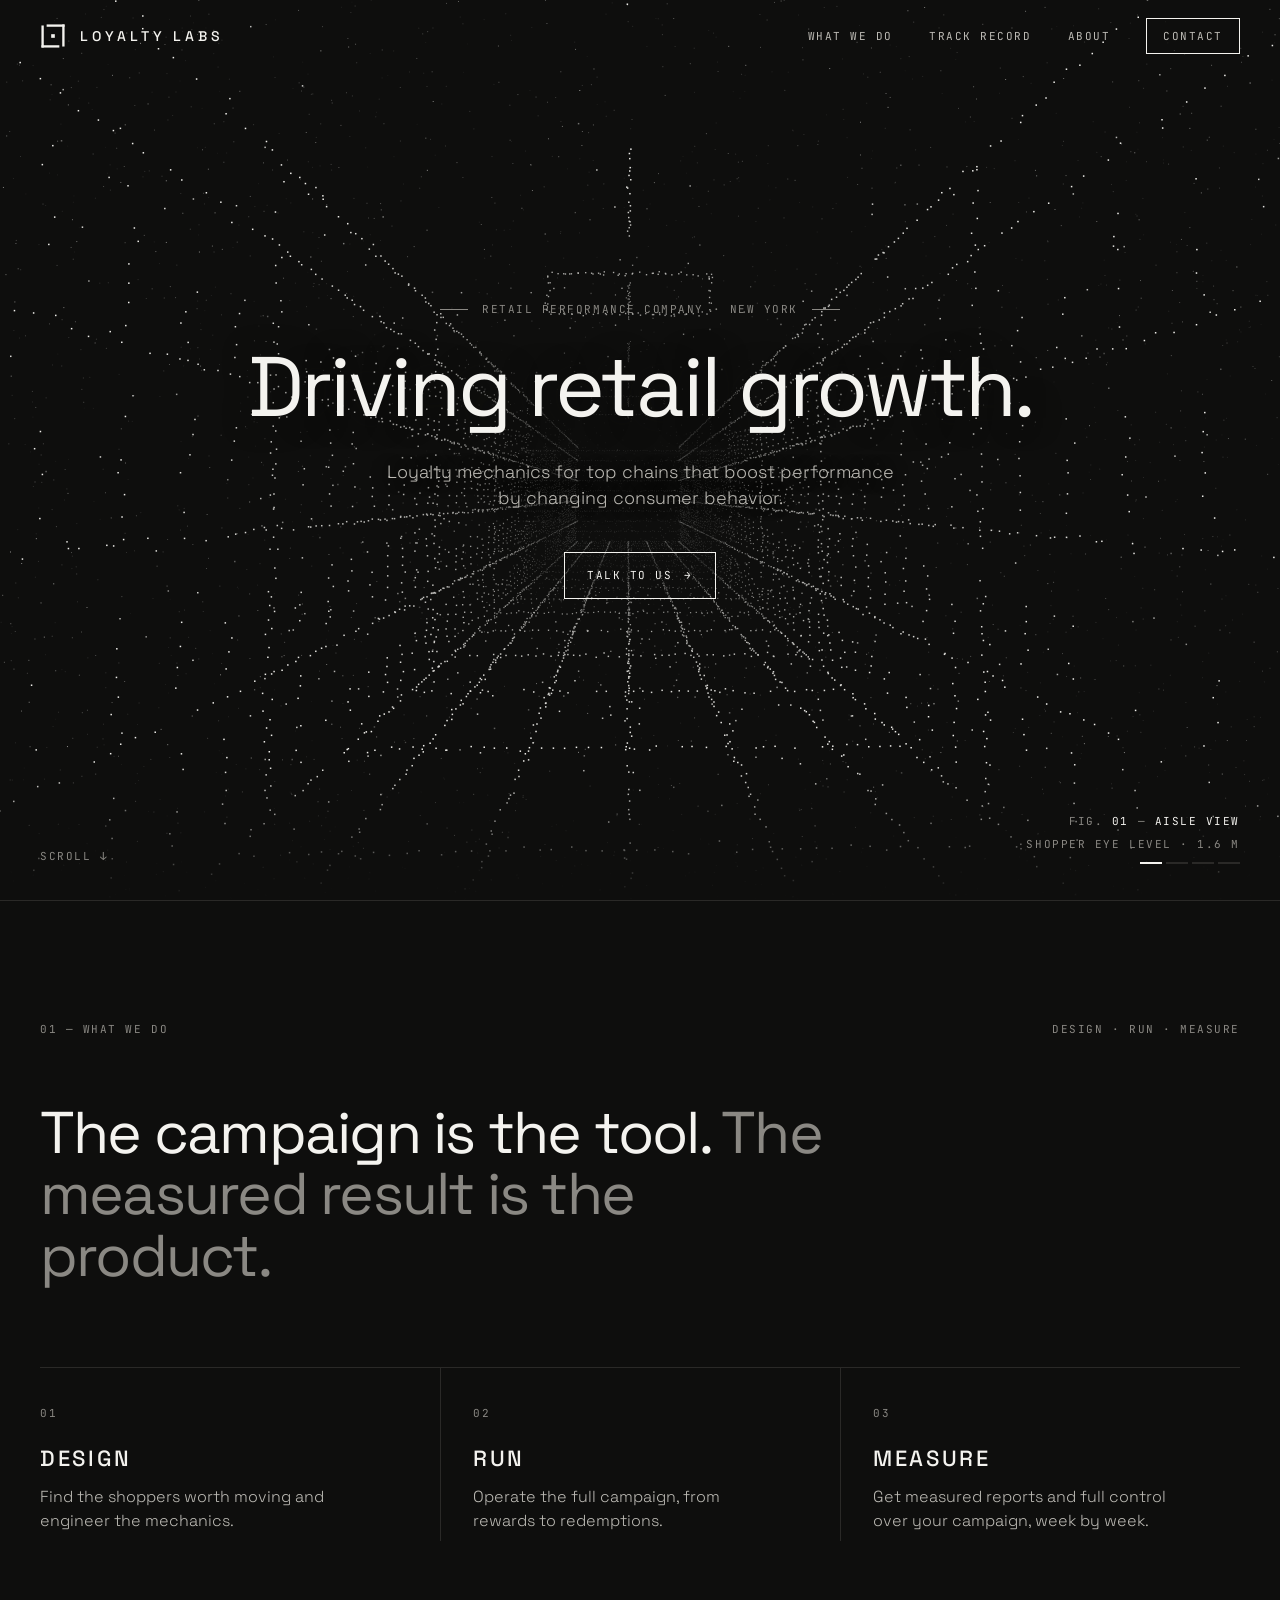
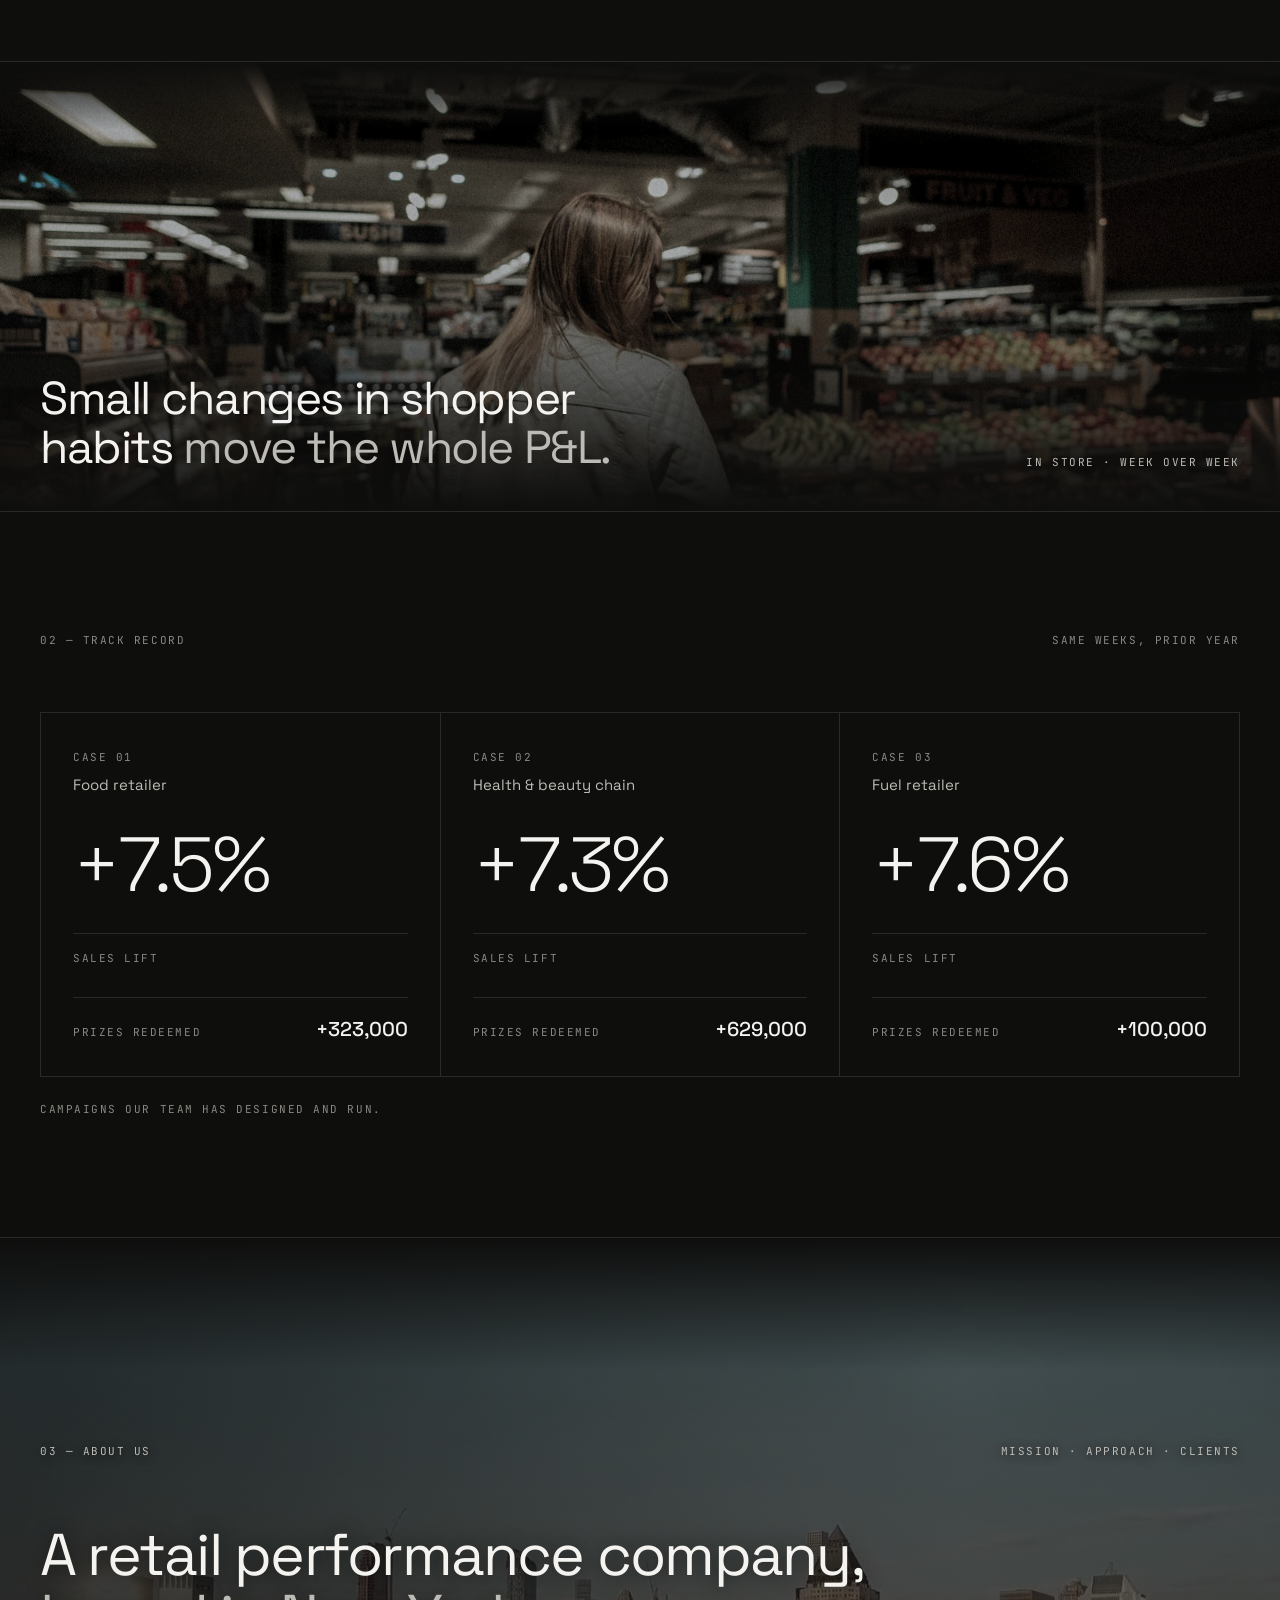
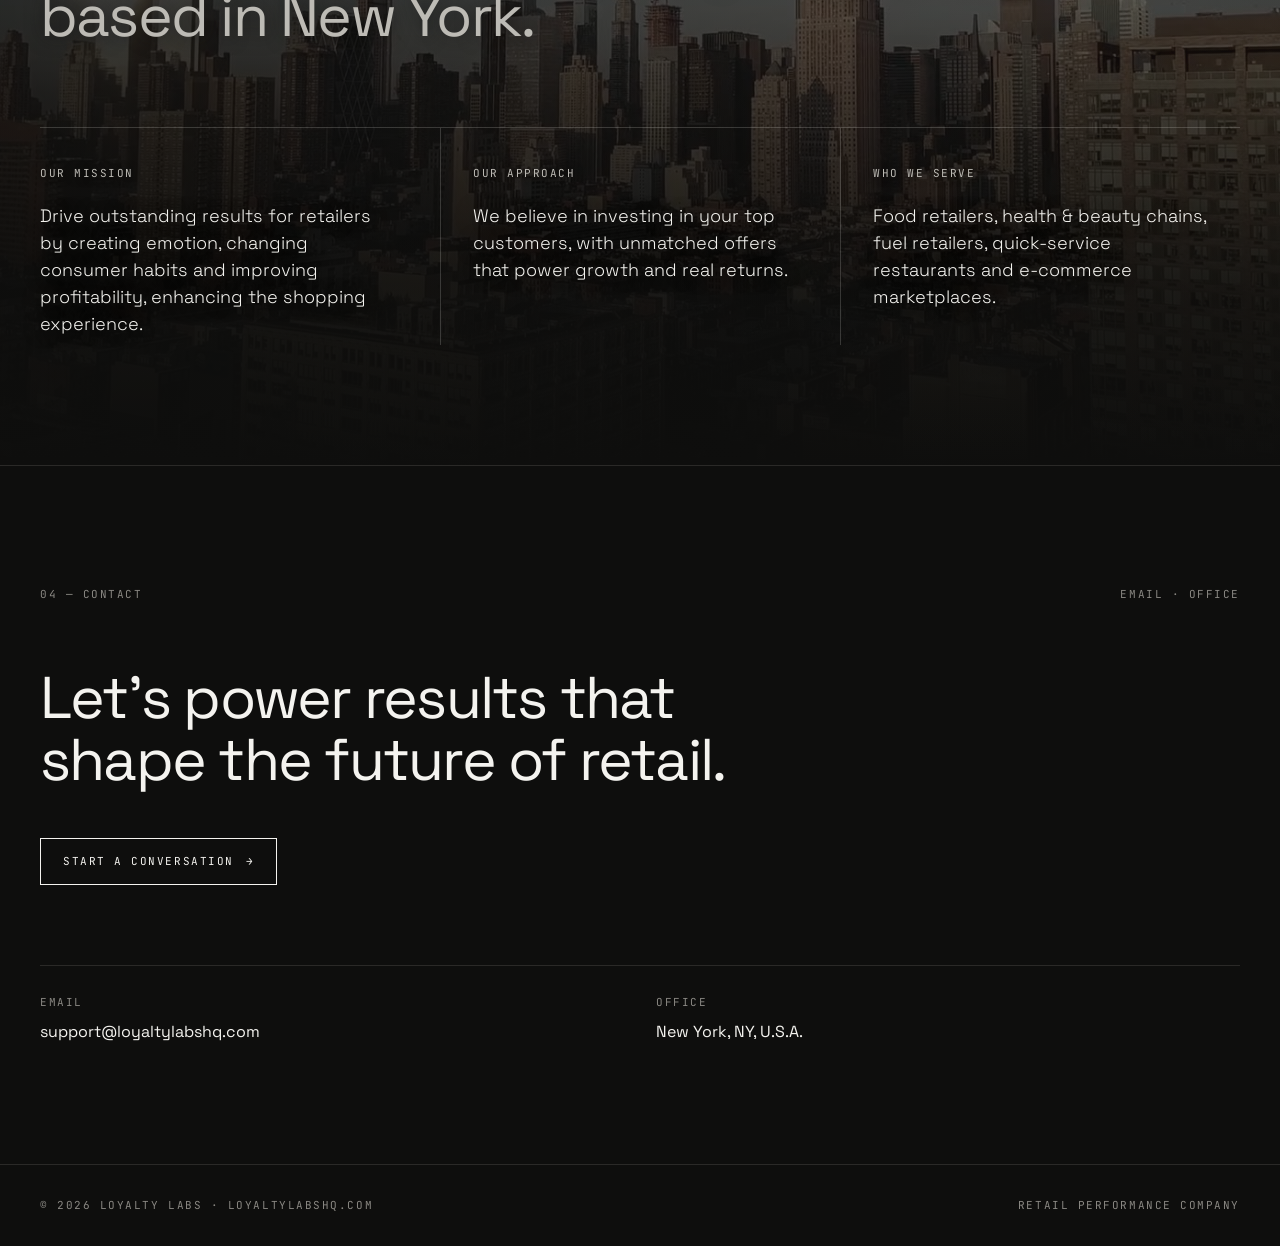
==== index.html @ 468fc078 "About: mission and approach copy, columns without headings Co-Authored-By: Claude Opus 5.5 <noreply@" ====
<!DOCTYPE html>
<html lang="en">
<head>
<meta charset="UTF-8">
<meta name="viewport" content="width=device-width, initial-scale=1">
<title>Loyalty Labs | Loyalty Mechanics for Top Retail Chains · New York</title>
<meta name="description" content="Loyalty Labs (loyaltylabshq.com) designs, runs and measures loyalty mechanics for top retail chains in New York and the U.S., driving growth by changing consumer behavior.">
<link rel="icon" href="data:image/svg+xml,%3Csvg xmlns='http://www.w3.org/2000/svg' viewBox='0 0 600 600'%3E%3Crect width='600' height='600' fill='%230E0E0D'/%3E%3Cg fill='%23F4F3EF'%3E%3Crect x='33' y='57' width='54' height='510'/%3E%3Crect x='33' y='513' width='413' height='54'/%3E%3Crect x='153' y='33' width='414' height='54'/%3E%3Crect x='513' y='33' width='54' height='510'/%3E%3Crect x='258' y='258' width='84' height='84'/%3E%3C/g%3E%3C/svg%3E">
<link rel="canonical" href="https://loyaltylabshq.com/">
<link rel="apple-touch-icon" href="/assets/apple-touch-icon.png">
<meta name="theme-color" content="#0e0e0d">
<meta property="og:type" content="website">
<meta property="og:site_name" content="Loyalty Labs">
<meta property="og:title" content="Loyalty Labs — Driving retail growth">
<meta property="og:description" content="Loyalty mechanics for top chains that boost performance by changing consumer behavior.">
<meta property="og:url" content="https://loyaltylabshq.com/">
<meta property="og:image" content="https://loyaltylabshq.com/assets/og-image.jpg">
<meta property="og:image:width" content="1200">
<meta property="og:image:height" content="630">
<meta name="twitter:card" content="summary_large_image">
<meta name="twitter:title" content="Loyalty Labs — Driving retail growth">
<meta name="twitter:description" content="Loyalty mechanics for top chains that boost performance by changing consumer behavior.">
<meta name="twitter:image" content="https://loyaltylabshq.com/assets/og-image.jpg">
<script type="application/ld+json">
{
  "@context": "https://schema.org",
  "@type": "Organization",
  "name": "Loyalty Labs",
  "alternateName": ["Loyalty Labs HQ", "LoyaltyLabsHQ"],
  "url": "https://loyaltylabshq.com/",
  "logo": "https://loyaltylabshq.com/assets/logo-512.png",
  "description": "Loyalty Labs (loyaltylabshq.com) designs, runs and measures loyalty mechanics for top retail chains in New York and the U.S., driving growth by changing consumer behavior.",
  "email": "support@loyaltylabshq.com",
  "address": { "@type": "PostalAddress", "addressLocality": "New York", "addressRegion": "NY", "addressCountry": "US" },
  "areaServed": "US",
  "sameAs": [
    "https://www.linkedin.com/company/loyalty-labs-hq/",
    "https://www.crunchbase.com/organization/loyalty-labs"
  ],
  "knowsAbout": ["Retail loyalty programs", "Loyalty mechanics", "Collection campaigns", "Retail performance marketing"]
}
</script>
<link rel="preconnect" href="https://fonts.googleapis.com">
<link rel="preconnect" href="https://fonts.gstatic.com" crossorigin>
<link href="https://fonts.googleapis.com/css2?family=Space+Grotesk:wght@300;400;500;600&family=JetBrains+Mono:wght@400;500&display=swap" rel="stylesheet">
<style>
  :root {
    --bg: #0e0e0d;
    --bg-2: #151514;
    --fg: #f4f3ef;
    --fg-2: #bdbbb5;
    --muted: #8a8883;
    --line: #2a2927;
    --max: 1280px;
  }
  * { box-sizing: border-box; margin: 0; padding: 0; }
  html { scroll-behavior: smooth; }
  body { background: var(--bg); color: var(--fg); font-family: "Space Grotesk", system-ui, sans-serif; -webkit-font-smoothing: antialiased; line-height: 1.5; }
  a { color: inherit; text-decoration: none; }
  .wrap { max-width: var(--max); margin: 0 auto; padding: 0 40px; }
  .mono { font-family: "JetBrains Mono", ui-monospace, monospace; font-size: 11px; letter-spacing: .14em; text-transform: uppercase; }

  /* Header */
  header { position: fixed; inset: 0 0 auto; z-index: 10; border-bottom: 1px solid transparent; transition: background .3s, border-color .3s; }
  header.solid { background: rgba(14,14,13,.85); backdrop-filter: blur(10px); border-color: var(--line); }
  nav { height: 72px; display: flex; align-items: center; justify-content: space-between; }
  .brand { display: flex; align-items: center; gap: 14px; font-weight: 500; letter-spacing: .28em; font-size: 14px; }
  .brand svg { width: 26px; height: 26px; }
  .nav-links { display: flex; gap: 36px; align-items: center; }
  .nav-links a { color: var(--fg-2); transition: color .2s; }
  .nav-links a:hover { color: var(--fg); }
  .btn { display: inline-flex; align-items: center; gap: 12px; border: 1px solid var(--fg); padding: 14px 22px; transition: background .2s, color .2s; }
  .btn:hover { background: var(--fg); color: var(--bg); }
  .btn.small { padding: 9px 16px; }
  .btn .arr { transition: transform .2s; }
  .btn:hover .arr { transform: translateX(4px); }

  /* Hero */
  .hero { position: relative; height: 100vh; min-height: 640px; overflow: hidden; }
  #field { position: absolute; inset: 0; width: 100%; height: 100%; display: block; }
  .hero::after { content: ""; position: absolute; inset: 0; pointer-events: none;
    background: radial-gradient(ellipse 42% 34% at 50% 50%, rgba(14,14,13,.55) 0%, rgba(14,14,13,.25) 55%, rgba(14,14,13,0) 100%),
                linear-gradient(0deg, var(--bg) 0%, rgba(14,14,13,0) 16%); }
  .hero-content { position: relative; z-index: 2; height: 100%; display: flex; flex-direction: column; justify-content: center; align-items: center; text-align: center; pointer-events: none; }
  .hero-content a { pointer-events: auto; }
  .hero h1 { font-weight: 400; font-size: clamp(44px, 6.6vw, 96px); line-height: .98; letter-spacing: -.035em; max-width: 13em; text-shadow: 0 2px 30px rgba(14,14,13,.8); }
  .hero h1 span { color: var(--muted); }
  .hero p { color: var(--fg-2); font-size: clamp(16px, 1.4vw, 19px); max-width: 520px; margin: 30px auto 40px; font-weight: 300; text-shadow: 0 1px 16px rgba(14,14,13,.9); }
  .hero .kicker { color: var(--muted); margin-bottom: 28px; display: flex; gap: 14px; align-items: center; }
  .hero .kicker::before, .hero .kicker::after { content: ""; width: 28px; height: 1px; background: var(--muted); }
  .readout { position: absolute; z-index: 2; right: 40px; bottom: 36px; text-align: right; color: var(--muted); display: grid; gap: 6px; }
  .readout b { color: var(--fg); font-weight: 400; }
  .readout .bar { display: flex; gap: 4px; justify-content: flex-end; margin-top: 4px; }
  .readout .bar i { width: 22px; height: 2px; background: var(--line); transition: background .4s; }
  .readout .bar i.on { background: var(--fg); }
  .scroll-cue { position: absolute; z-index: 2; left: 40px; bottom: 36px; color: var(--muted); }

  /* Sections */
  section { border-top: 1px solid var(--line); padding: 120px 0; }
  .sec-label { display: flex; justify-content: space-between; color: var(--muted); margin-bottom: 64px; }
  .statement { font-size: clamp(34px, 4.6vw, 64px); font-weight: 400; letter-spacing: -.03em; line-height: 1.05; max-width: 14em; }
  .statement span { color: var(--muted); }

  .grid3 { display: grid; grid-template-columns: repeat(3, 1fr); margin-top: 80px; border-top: 1px solid var(--line); }
  .cell { padding: 32px 32px 8px 0; }
  .cell + .cell { border-left: 1px solid var(--line); padding-left: 32px; }
  .cell .mono { color: var(--muted); }
  .cell h3 { font-weight: 500; font-size: 22px; letter-spacing: .12em; margin: 18px 0 10px; }
  .cell p { color: var(--fg-2); font-weight: 300; max-width: 300px; }

  /* Full-bleed photo band */
  .photo { position: relative; height: 50vh; min-height: 320px; max-height: 520px; overflow: hidden; border-top: 1px solid var(--line); }
  .photo img { position: absolute; left: 0; top: -12%; width: 100%; height: 124%; object-fit: cover; object-position: 50% 45%;
    filter: grayscale(.45) contrast(1.05) brightness(.78); will-change: transform; }
  .photo::after { content: ""; position: absolute; inset: 0; pointer-events: none;
    background: linear-gradient(180deg, var(--bg) 0%, rgba(14,14,13,0) 15%, rgba(14,14,13,0) 45%, rgba(14,14,13,.85) 92%, var(--bg) 100%); }
  .photo .cap { position: absolute; z-index: 1; left: 0; right: 0; bottom: 40px; }
  .photo .cap .wrap { display: flex; justify-content: space-between; align-items: flex-end; gap: 30px; flex-wrap: wrap; }
  .photo .cap h2 { font-weight: 400; font-size: clamp(28px, 3.6vw, 48px); letter-spacing: -.03em; line-height: 1.05; max-width: 13em; }
  .photo .cap h2 span { color: var(--fg-2); }
  .photo .cap .mono { color: var(--fg-2); }

  /* About: full-bleed background video */
  #about { position: relative; overflow: hidden; min-height: 92vh; display: flex; align-items: flex-end; }
  #about > .wrap { position: relative; z-index: 2; width: 100%; }
  .about-video { position: absolute; inset: 0; z-index: 0; background: #000 url('assets/video/poster.jpg') center / cover no-repeat; }
  .about-video video { width: 100%; height: 100%; object-fit: cover; display: block; opacity: 0; transition: opacity 1.2s ease; }
  .about-video video.on { opacity: 1; }
  .about-video::after { content: ""; position: absolute; inset: 0;
    background: linear-gradient(90deg, rgba(14,14,13,.55) 0%, rgba(14,14,13,.2) 75%),
                linear-gradient(180deg, var(--bg) 0%, rgba(14,14,13,.45) 16%, rgba(14,14,13,.55) 45%, rgba(14,14,13,.9) 78%, var(--bg) 100%); }
  #about .statement, #about .cell p, #about .cell h3 { text-shadow: 0 1px 18px rgba(14,14,13,.7); }
  #about .statement span { color: var(--fg-2); }
  #about .sec-label, #about .cell .mono { color: var(--fg-2); text-shadow: 0 1px 10px rgba(14,14,13,.8); }
  #about .cell p { margin-top: 18px; font-size: 18px; line-height: 1.5; color: var(--fg); max-width: 340px; }
  #about .grid3 { border-top-color: rgba(244,243,239,.18); }
  #about .cell + .cell { border-left-color: rgba(244,243,239,.18); }

  .cases { display: grid; grid-template-columns: repeat(3, 1fr); gap: 1px; background: var(--line); border: 1px solid var(--line); }
  .case { background: var(--bg); padding: 36px 32px 32px; display: grid; gap: 30px; }
  .case .mono { color: var(--muted); }
  .case .where { color: var(--fg-2); font-size: 15px; margin-top: 8px; }
  .case .n { font-size: clamp(54px, 6vw, 84px); font-weight: 300; letter-spacing: -.04em; line-height: 1; }
  .case .row { display: flex; justify-content: space-between; align-items: baseline; border-top: 1px solid var(--line); padding-top: 16px; }
  .case .row b { font-weight: 500; font-size: 20px; }
  .note { color: var(--muted); margin-top: 24px; }

  .contact { text-align: left; }
  .contact .statement { max-width: 12em; margin-bottom: 48px; }
  .contact-grid { display: grid; grid-template-columns: repeat(2, 1fr); gap: 32px; margin-top: 80px; border-top: 1px solid var(--line); padding-top: 28px; }
  .contact-grid .mono { color: var(--muted); display: block; margin-bottom: 10px; }
  .contact-grid a:hover { color: var(--fg-2); }

  footer { border-top: 1px solid var(--line); padding: 32px 0; color: var(--muted); }
  footer .wrap { display: flex; justify-content: space-between; gap: 20px; flex-wrap: wrap; }

  .reveal { opacity: 0; transform: translateY(20px); transition: opacity .9s ease, transform .9s ease; }
  .reveal.in { opacity: 1; transform: none; }

  @media (max-width: 900px) {
    .wrap { padding: 0 20px; }
    .nav-links a:not(.btn) { display: none; }
    .hero::after { background: radial-gradient(ellipse 80% 40% at 50% 50%, rgba(14,14,13,.75) 0%, rgba(14,14,13,0) 100%), linear-gradient(0deg, var(--bg) 0%, rgba(14,14,13,0) 16%); }
    .hero .kicker::before, .hero .kicker::after { display: none; }
    .readout { right: 20px; bottom: 24px; }
    .scroll-cue { display: none; }
    section { padding: 80px 0; }
    .grid3, .cases, .contact-grid { grid-template-columns: 1fr; }
    .cell, .cell + .cell { border-left: 0; padding: 28px 0; border-bottom: 1px solid var(--line); }
  }
  @media (prefers-reduced-motion: reduce) { .reveal { opacity: 1; transform: none; transition: none; } }
</style>
</head>
<body>

<header id="hdr">
  <nav class="wrap">
    <a href="#" class="brand" aria-label="Loyalty Labs home">
      <svg viewBox="0 0 600 600" aria-hidden="true"><g fill="#F4F3EF"><rect x="33" y="57" width="54" height="510"/><rect x="33" y="513" width="413" height="54"/><rect x="153" y="33" width="414" height="54"/><rect x="513" y="33" width="54" height="510"/><rect x="258" y="258" width="84" height="84"/></g></svg>
      LOYALTY LABS
    </a>
    <div class="nav-links mono">
      <a href="#what">What we do</a>
      <a href="#results">Track record</a>
      <a href="#about">About</a>
      <a href="#contact" class="btn small">Contact</a>
    </div>
  </nav>
</header>

<main>
  <div class="hero">
    <canvas id="field" aria-hidden="true"></canvas>
    <div class="wrap hero-content">
      <div class="mono kicker">Retail performance company · New York</div>
      <h1>Driving retail growth.</h1>
      <p>Loyalty mechanics for top chains that boost performance by changing consumer behavior.</p>
      <div><a href="#contact" class="btn mono">Talk to us <span class="arr">→</span></a></div>
    </div>
    <div class="readout mono" aria-hidden="true">
      <div>FIG. <b id="figNum">01</b> — <b id="figName">Aisle view</b></div>
      <div id="figMeta">Shopper eye level · 1.6 m</div>
      <div class="bar"><i class="on"></i><i></i><i></i><i></i></div>
    </div>
    <div class="scroll-cue mono">Scroll ↓</div>
  </div>

  <section id="what">
    <div class="wrap">
      <div class="sec-label mono reveal"><span>01 — What we do</span><span>Design · Run · Measure</span></div>
      <h2 class="statement reveal">The campaign is the tool. <span>The measured result is the product.</span></h2>
      <div class="grid3 reveal">
        <div class="cell"><span class="mono">01</span><h3>DESIGN</h3><p>Find the shoppers worth moving and engineer the mechanics.</p></div>
        <div class="cell"><span class="mono">02</span><h3>RUN</h3><p>Operate the full campaign, from rewards to redemptions.</p></div>
        <div class="cell"><span class="mono">03</span><h3>MEASURE</h3><p>Get measured reports and full control over your campaign, week by week.</p></div>
      </div>
    </div>
  </section>

  <div class="photo" aria-label="A shopper walking through a supermarket aisle">
    <picture>
      <source media="(max-width: 900px)" srcset="assets/aisle-1200.jpg">
      <img src="assets/aisle-2400.jpg" alt="A shopper walking through a supermarket aisle" loading="lazy" id="photoImg">
    </picture>
    <div class="cap">
      <div class="wrap">
        <h2 class="reveal">Small changes in shopper habits <span>move the whole P&amp;L.</span></h2>
        <div class="mono reveal">In store · Week over week</div>
      </div>
    </div>
  </div>

  <section id="results">
    <div class="wrap">
      <div class="sec-label mono reveal"><span>02 — Track record</span><span>Same weeks, prior year</span></div>
      <div class="cases reveal">
        <div class="case">
          <div><div class="mono">Case 01</div><div class="where">Food retailer</div></div>
          <div class="n" data-count="8.1">+8.1%</div>
          <div class="row"><span class="mono">Sales lift</span></div>
          <div class="row"><span class="mono">Prizes redeemed</span><b>+323,000</b></div>
        </div>
        <div class="case">
          <div><div class="mono">Case 02</div><div class="where">Health &amp; beauty chain</div></div>
          <div class="n" data-count="7.9">+7.9%</div>
          <div class="row"><span class="mono">Sales lift</span></div>
          <div class="row"><span class="mono">Prizes redeemed</span><b>+629,000</b></div>
        </div>
        <div class="case">
          <div><div class="mono">Case 03</div><div class="where">Fuel retailer</div></div>
          <div class="n" data-count="8.2">+8.2%</div>
          <div class="row"><span class="mono">Sales lift</span></div>
          <div class="row"><span class="mono">Prizes redeemed</span><b>+100,000</b></div>
        </div>
      </div>
      <p class="mono note reveal">Campaigns our team has designed and run.</p>
    </div>
  </section>

  <section id="about">
    <div class="about-video" aria-hidden="true">
      <video id="aboutVideo" muted loop playsinline preload="none" poster="assets/video/poster.jpg"
        data-src-hd="assets/video/loop-1080.mp4" data-src-sd="assets/video/loop-720.mp4"></video>
    </div>
    <div class="wrap">
      <div class="sec-label mono reveal"><span>03 — About us</span><span>Mission · Approach · Clients</span></div>
      <h2 class="statement reveal">A retail performance company, <span>based in New York.</span></h2>
      <div class="grid3 reveal">
        <div class="cell"><span class="mono">Our mission</span><p>Drive outstanding results for retailers by creating emotion, changing consumer habits and improving profitability, enhancing the shopping experience.</p></div>
        <div class="cell"><span class="mono">Our approach</span><p>We believe in investing in your top customers, with unmatched offers that power growth and real returns.</p></div>
        <div class="cell"><span class="mono">Who we serve</span><p>Food retailers, health &amp; beauty chains, fuel retailers, quick-service restaurants and e-commerce marketplaces.</p></div>
      </div>
    </div>
  </section>

  <section id="contact" class="contact">
    <div class="wrap">
      <div class="sec-label mono reveal"><span>04 — Contact</span><span>Email · Office</span></div>
      <h2 class="statement reveal">Let’s power results that shape the future of retail.</h2>
      <a href="mailto:support@loyaltylabshq.com" class="btn mono reveal">Start a conversation <span class="arr">→</span></a>
      <div class="contact-grid reveal">
        <div><span class="mono">Email</span><a href="mailto:support@loyaltylabshq.com">support@loyaltylabshq.com</a></div>
        <div><span class="mono">Office</span>New York, NY, U.S.A.</div>
      </div>
    </div>
  </section>
</main>

<footer>
  <div class="wrap mono"><span>© 2026 Loyalty Labs · loyaltylabshq.com</span><span>Retail performance company</span></div>
</footer>

<script>
(() => {
  /* ---------- Dot field: wave → store layout → cart ---------- */
  const canvas = document.getElementById('field');
  const ctx = canvas.getContext('2d');
  const reduce = matchMedia('(prefers-reduced-motion: reduce)').matches;
  const GX = 140, GZ = 84, N = GX * GZ;
  const rand = (() => { let s = 7; return () => (s = (s * 16807) % 2147483647) / 2147483647; })();

  // Distribute n points along 3D segments, proportional to length
  function sampleSegments(segs, n) {
    const lens = segs.map(([a, b]) => Math.hypot(b[0]-a[0], b[1]-a[1], b[2]-a[2]));
    const total = lens.reduce((x, y) => x + y, 0);
    const out = new Float32Array(n * 3);
    let k = 0;
    segs.forEach(([a, b], i) => {
      const c = i === segs.length - 1 ? n - k : Math.round(n * lens[i] / total);
      for (let j = 0; j < c && k < n; j++, k++) {
        const t = (j + 0.5) / c;
        out[k*3] = a[0] + (b[0]-a[0])*t; out[k*3+1] = a[1] + (b[1]-a[1])*t; out[k*3+2] = a[2] + (b[2]-a[2])*t;
      }
    });
    for (; k < n; k++) { const s = segs[k % segs.length][0]; out.set(s, k*3); }
    return shuffle(out, n);
  }
  function shuffle(arr, n) {
    for (let i = n - 1; i > 0; i--) {
      const j = Math.floor(rand() * (i + 1));
      for (let d = 0; d < 3; d++) { const t = arr[i*3+d]; arr[i*3+d] = arr[j*3+d]; arr[j*3+d] = t; }
    }
    return arr;
  }
  const box = (x0, x1, y0, y1, z0, z1, levels = [y0, y1]) => {
    const s = [];
    levels.forEach(y => s.push(
      [[x0,y,z0],[x1,y,z0]], [[x1,y,z0],[x1,y,z1]], [[x1,y,z1],[x0,y,z1]], [[x0,y,z1],[x0,y,z0]]));
    [[x0,z0],[x1,z0],[x1,z1],[x0,z1]].forEach(([x,z]) => s.push([[x,y0,z],[x,y1,z]]));
    return s;
  };

  // Shape 2: supermarket floor plan in 3D (aisles, perimeter shelving, checkouts)
  function storeShape() {
    const segs = [], H = 0.32, sh = [0, 0.11, 0.22, H];
    for (let i = 0; i < 6; i++) {               // aisles
      const x = -0.95 + i * 0.38;
      segs.push(...box(x - 0.06, x + 0.06, 0, H, -0.55, 0.65, sh));
    }
    segs.push(...box(-1.35, 1.35, 0, 0.4, 0.9, 1.0, [0, 0.13, 0.26, 0.4]));   // back wall
    segs.push(...box(-1.35, -1.25, 0, 0.4, -0.6, 0.9, [0, 0.2, 0.4]));       // left wall
    segs.push(...box(1.25, 1.35, 0, 0.4, -0.6, 0.9, [0, 0.2, 0.4]));         // right wall
    for (let i = 0; i < 5; i++) {               // checkouts
      const x = -0.9 + i * 0.36;
      segs.push(...box(x, x + 0.18, 0, 0.12, -1.0, -0.82));
    }
    const nLines = Math.floor(N * 0.78);
    const lines = sampleSegments(segs, nLines);
    const out = new Float32Array(N * 3);
    out.set(lines);
    for (let k = nLines; k < N; k++) {          // floor grid
      const gx = Math.floor(rand() * 54), gz = Math.floor(rand() * 44);
      out[k*3] = -1.35 + gx * 0.05; out[k*3+1] = 0; out[k*3+2] = -1.15 + gz * 0.05;
    }
    for (let k = 0; k < N; k++) out[k*3+1] -= 0.15;
    return out;
  }

  // Shape 3: shopping cart wireframe
  function cartShape() {
    const segs = [];
    const top = { y: 0.62, x0: -0.62, x1: 0.62, z: 0.36 };
    const bot = { y: 0.18, x0: -0.48, x1: 0.5, z: 0.28 };
    const lerp = (a, b, t) => a + (b - a) * t;
    const ring = (t) => {
      const y = lerp(bot.y, top.y, t), x0 = lerp(bot.x0, top.x0, t), x1 = lerp(bot.x1, top.x1, t), z = lerp(bot.z, top.z, t);
      return [[[x0,y,-z],[x1,y,-z]], [[x1,y,-z],[x1,y,z]], [[x1,y,z],[x0,y,z]], [[x0,y,z],[x0,y,-z]]];
    };
    for (let i = 0; i <= 5; i++) segs.push(...ring(i / 5));
    for (let i = 0; i <= 12; i++) {              // side ribs
      const t = i / 12;
      [-1, 1].forEach(s => segs.push([[lerp(bot.x0, bot.x1, t), bot.y, s*bot.z], [lerp(top.x0, top.x1, t), top.y, s*top.z]]));
    }
    for (let i = 0; i <= 6; i++) {              // front/back ribs
      const t = i / 6;
      segs.push([[bot.x1, bot.y, lerp(-bot.z, bot.z, t)], [top.x1, top.y, lerp(-top.z, top.z, t)]]);
      segs.push([[bot.x0, bot.y, lerp(-bot.z, bot.z, t)], [top.x0, top.y, lerp(-top.z, top.z, t)]]);
    }
    for (let i = 0; i <= 8; i++) {              // basket floor
      const x = lerp(bot.x0, bot.x1, i / 8);
      segs.push([[x, bot.y, -bot.z], [x, bot.y, bot.z]]);
    }
    [-1, 1].forEach(s => {                      // handle + frame + wheels
      segs.push([[top.x0, top.y, s*top.z], [-0.84, 0.82, s*0.34]]);
      segs.push([[-0.5, 0.16, s*0.28], [-0.52, -0.28, s*0.3]]);
      segs.push([[0.48, 0.16, s*0.28], [0.5, -0.28, s*0.3]]);
      segs.push([[-0.52, -0.28, s*0.3], [0.5, -0.28, s*0.3]]);
      segs.push([[-0.5, -0.06, s*0.29], [0.49, -0.06, s*0.29]]);
      [-0.48, 0.46].forEach(cx => {
        for (let a = 0; a < 12; a++) {
          const a0 = a / 12 * Math.PI * 2, a1 = (a + 1) / 12 * Math.PI * 2, r = 0.065, cy = -0.36;
          segs.push([[cx + Math.cos(a0)*r, cy + Math.sin(a0)*r, s*0.3], [cx + Math.cos(a1)*r, cy + Math.sin(a1)*r, s*0.3]]);
        }
      });
    });
    segs.push([[-0.84, 0.82, -0.34], [-0.84, 0.82, 0.34]]);
    segs.push([[-0.84, 0.82, -0.34], [-0.84, 0.82, 0.34]]);
    for (let i = 0; i <= 6; i++) {              // lower tray
      const x = lerp(-0.5, 0.49, i / 6);
      segs.push([[x, -0.06, -0.29], [x, -0.06, 0.29]]);
    }
    return sampleSegments(segs, N);
  }

  // Shape 3: inside a supermarket, shopper's eye view down an aisle
  function aisleShape() {
    const segs = [], L = 7.5, X = 0.55, floor = -0.5, levels = [-0.5, -0.28, -0.06, 0.16, 0.38];
    [-1, 1].forEach(s => {
      levels.forEach(y => segs.push([[s*X, y, 0], [s*X, y, L]]));                 // shelf edges
      segs.push([[s*X, 0.52, 0], [s*X, 0.52, L]]);                                 // shelf tops
      for (let z = 0; z <= L; z += 0.9) segs.push([[s*X, floor, z], [s*X, 0.52, z]]); // uprights
      levels.slice(0, -1).forEach(y => {                                           // products
        for (let z = 0.05; z < L; z += 0.11) {
          const hgt = 0.08 + ((z * 37 + y * 11) % 1) * 0.1;
          segs.push([[s*(X+0.02), y + 0.02, z], [s*(X+0.02), y + 0.02 + hgt, z]]);
        }
      });
    });
    for (let x = -0.4; x <= 0.41; x += 0.2) segs.push([[x, floor, 0], [x, floor, L]]);    // floor tiles
    for (let z = 0; z <= L; z += 0.4) segs.push([[-X, floor, z], [X, floor, z]]);
    for (let z = 0.4; z < L; z += 1.1) segs.push([[0, 0.85, z], [0, 0.85, z + 0.6]]);      // ceiling lights
    [2.2, 5.2].forEach(z => segs.push(...box(-0.28, 0.28, 0.62, 0.76, z, z + 0.01)));      // aisle signs
    for (let y = floor; y <= 0.52; y += 0.11) segs.push([[-1.2, y, L], [1.2, y, L]]);      // back wall
    return sampleSegments(segs, N);
  }

  // Shape 1: wave surface, animated (as on the deck's cover)
  const wave = new Float32Array(N * 3);
  function updateWave(t) {
    for (let i = 0; i < GX; i++) for (let j = 0; j < GZ; j++) {
      const k = (i * GZ + j) * 3, x = -3.4 + i / (GX - 1) * 6.8, z = -2.6 + j / (GZ - 1) * 6.2;
      wave[k] = x; wave[k+2] = z;
      wave[k+1] = -0.25 + 0.3 * Math.sin(x * 1.3 + t * 0.6) * Math.cos(z * 1.3 - t * 0.4)
                + 0.12 * Math.sin(x * 2.4 - z * 1.8 + t * 0.9);
    }
    return wave;
  }

  const still = s => () => s;
  const shapes = [
    { name: 'Aisle view',     meta: 'Shopper eye level · 1.6 m',    get: still(aisleShape()),    cam: { yaw: 0,     pitch: 0.04, dist: 0.2, yawAmp: 0.07 } },
    { name: 'Store layout',   meta: '6 aisles · 5 lanes · 1 floor', get: still(storeShape()),    cam: { yaw: -0.35, pitch: 0.5, dist: 2.7, yawAmp: 0.45 } },
    { name: 'Basket',         meta: 'Every redemption, counted',    get: still(cartShape()),     cam: { yaw: -0.35, pitch: 0.2, dist: 2.5, yawAmp: 0.6 } },
    { name: 'Shopper signal', meta: '11,760 data points',            get: updateWave,             cam: { yaw: -0.2, pitch: 0.82, dist: 2.3, yawAmp: 0.12 } },
  ];
  const delay = new Float32Array(N).map(() => rand() * 0.45);
  // Diffusion: most dots hold the figure tightly, the rest drift loosely around it and fade into the background
  const scat = new Float32Array(N), ph1 = new Float32Array(N), ph2 = new Float32Array(N);
  for (let i = 0; i < N; i++) {
    scat[i] = rand() < 0.8 ? rand() * 0.008 : 0.03 + Math.pow(rand(), 2.2) * 0.5;
    ph1[i] = rand() * 6.28; ph2[i] = rand() * 6.28;
  }
  const HOLD = 4, MORPH = 2.8;

  // Ambient layer: drifting dots that cover the whole hero and never join a shape
  let amb = { n: 0 };
  function buildAmbient() {
    const n = Math.min(4200, Math.round(w * h / 480));
    amb = { n, x: new Float32Array(n), y: new Float32Array(n), ph: new Float32Array(n), a: new Float32Array(n) };
    for (let i = 0; i < n; i++) { amb.x[i] = Math.random() * w; amb.y[i] = Math.random() * h; amb.ph[i] = Math.random() * 6.28; amb.a[i] = 0.1 + Math.pow(Math.random(), 1.6) * 0.5; }
    ambOff = new Float32Array(n * 2);
  }

  // Pointer: dots are pushed away from the cursor and ease back
  const mouse = { x: -1e4, y: -1e4 };
  const R = 130;
  const shapeOff = new Float32Array(N * 2);
  let ambOff = new Float32Array(0);
  const setPointer = e => { const r = canvas.getBoundingClientRect(); mouse.x = e.clientX - r.left; mouse.y = e.clientY - r.top; };
  addEventListener('pointermove', setPointer, { passive: true });
  addEventListener('pointerdown', setPointer, { passive: true });
  document.addEventListener('pointerleave', () => { mouse.x = mouse.y = -1e4; });
  addEventListener('blur', () => { mouse.x = mouse.y = -1e4; });

  // Returns brightness boost; updates the dot's eased offset in off[j], off[j+1]
  function repel(off, j, px, py) {
    const dx = px - mouse.x, dy = py - mouse.y, d2 = dx*dx + dy*dy;
    let tx = 0, ty = 0, boost = 0;
    if (d2 < R * R) {
      const d = Math.sqrt(d2) || 1, f = Math.pow(1 - d / R, 2);
      tx = dx / d * f * 46; ty = dy / d * f * 46; boost = f;
    }
    off[j] += (tx - off[j]) * 0.14; off[j+1] += (ty - off[j+1]) * 0.14;
    return boost;
  }

  let w, h, dpr;
  function resize() {
    dpr = Math.min(devicePixelRatio || 1, 2);
    w = canvas.clientWidth; h = canvas.clientHeight;
    canvas.width = w * dpr; canvas.height = h * dpr;
    ctx.setTransform(dpr, 0, 0, dpr, 0, 0);
    buildAmbient();
  }
  addEventListener('resize', resize); resize();

  const ease = t => t < 0.5 ? 4*t*t*t : 1 - Math.pow(-2*t + 2, 3) / 2;
  const figNum = document.getElementById('figNum'), figName = document.getElementById('figName'),
        figMeta = document.getElementById('figMeta'), bars = document.querySelectorAll('.readout .bar i');
  let shown = -1;

  // Run the hero animation only while it is on screen; paused time is skipped
  // so the figure picks up where it left off
  let heroOn = true, ticking = false, pausedAt = 0, pausedFor = 0;
  function frame(now) {
    const t = reduce ? 0 : (now - pausedFor) / 1000;
    const cycle = HOLD + MORPH, total = cycle * shapes.length;
    const tc = t % total, idx = Math.floor(tc / cycle), local = tc - idx * cycle;
    const a = shapes[idx], b = shapes[(idx + 1) % shapes.length];
    const m = local < HOLD ? 0 : (local - HOLD) / MORPH;
    const label = m > 0.5 ? (idx + 1) % shapes.length : idx;
    if (label !== shown) {
      shown = label;
      figNum.textContent = String(label + 1).padStart(2, '0');
      figName.textContent = shapes[label].name;
      figMeta.textContent = shapes[label].meta;
      bars.forEach((el, i) => el.classList.toggle('on', i === label));
    }

    ctx.clearRect(0, 0, w, h);
    ctx.fillStyle = '#f4f3ef';

    // Ambient drift
    for (let i = 0; i < amb.n; i++) {
      let x = amb.x[i], y = amb.y[i];
      x += 0.12 + Math.sin(y * 0.006 + t * 0.25 + amb.ph[i]) * 0.18;
      y += Math.cos(x * 0.005 + t * 0.2) * 0.14;
      if (x > w + 5) x = -5; if (x < -5) x = w + 5; if (y > h + 5) y = -5; if (y < -5) y = h + 5;
      amb.x[i] = x; amb.y[i] = y;
      const boost = repel(ambOff, i*2, x, y);
      ctx.globalAlpha = Math.min(amb.a[i] * (0.75 + 0.25 * Math.sin(t * 1.3 + amb.ph[i])) + boost * 0.6, 1);
      const r = 1 + boost;
      ctx.fillRect(x + ambOff[i*2] - r/2, y + ambOff[i*2+1] - r/2, r, r);
    }

    // Shape layer
    const pa = a.get(t), pb = m > 0 ? b.get(t) : pa;
    const cm = ease(m), mix = (k) => a.cam[k] + (b.cam[k] - a.cam[k]) * cm;
    const pitch = mix('pitch'), dist = mix('dist'), amp = mix('yawAmp');
    const yaw = mix('yaw') + Math.sin(t * 0.12) * amp;
    const cy = Math.cos(yaw), sy = Math.sin(yaw), cp = Math.cos(pitch), sp = Math.sin(pitch);
    const mobile = w < 900;
    const ox = w * 0.5, oy = h * 0.52;
    const f = mobile ? w * 1.15 : Math.min(w * 0.55, h * 1.05);

    for (let i = 0; i < N; i++) {
      const k = i * 3;
      let p = m > 0 ? Math.min(Math.max((m - delay[i]) / 0.55, 0), 1) : 0;
      p = ease(p);
      let x = pa[k] + (pb[k] - pa[k]) * p, z = pa[k+2] + (pb[k+2] - pa[k+2]) * p;
      let y = pa[k+1] + (pb[k+1] - pa[k+1]) * p;
      if (p > 0 && p < 1) y += Math.sin(p * Math.PI) * 0.12 * (delay[i] - 0.22);
      const sc = scat[i];
      x += sc * Math.sin(t * 0.31 + ph1[i]);
      y += sc * 0.8 * Math.cos(t * 0.27 + ph2[i]);
      z += sc * Math.sin(t * 0.22 + ph1[i] + ph2[i]);
      const x1 = x * cy - z * sy, z1 = x * sy + z * cy;
      const y2 = y * cp - z1 * sp, z2 = y * sp + z1 * cp + dist;
      if (z2 < 0.25) continue;
      const s = f / z2, px = ox + x1 * s, py = oy - y2 * s;
      if (px < -60 || px > w + 60 || py < -60 || py > h + 60) continue;
      const depth = Math.min(Math.max((5 - z2) / 3, 0.08), 1);
      const boost = repel(shapeOff, i*2, px, py);
      const fade = 1 - Math.min(sc * 1.5, 0.72);
      ctx.globalAlpha = Math.min((0.28 + depth * 0.72) * fade + boost * 0.5, 1);
      const r = 0.6 + depth * 0.9 + boost;
      ctx.fillRect(px + shapeOff[i*2] - r/2, py + shapeOff[i*2+1] - r/2, r, r);
    }
    ctx.globalAlpha = 1;
    if (!reduce && heroOn) requestAnimationFrame(frame);
    else { ticking = false; pausedAt = now; }
  }
  ticking = true; requestAnimationFrame(frame);
  if (!reduce) {
    new IntersectionObserver(([e]) => {
      heroOn = e.isIntersecting;
      if (heroOn && !ticking) {
        ticking = true;
        requestAnimationFrame(now => { pausedFor += now - pausedAt; frame(now); });
      }
    }, { rootMargin: '100px 0px' }).observe(canvas);
  }

  /* ---------- About background video: load near view, play only while visible ---------- */
  const aboutVideo = document.getElementById('aboutVideo');
  if (aboutVideo && !reduce) {
    const saveData = navigator.connection && navigator.connection.saveData;
    let loaded = false;
    new IntersectionObserver(es => es.forEach(e => {
      if (e.isIntersecting) {
        if (!loaded) {
          loaded = true;
          aboutVideo.src = (innerWidth < 900 || saveData) ? aboutVideo.dataset.srcSd : aboutVideo.dataset.srcHd;
          aboutVideo.addEventListener('playing', () => aboutVideo.classList.add('on'), { once: true });
        }
        aboutVideo.play().catch(() => {});
      } else if (loaded) {
        aboutVideo.pause();
      }
    }), { rootMargin: '300px 0px' }).observe(aboutVideo);
  }

  /* ---------- Photo parallax ---------- */
  const photoImg = document.getElementById('photoImg');
  if (!reduce && photoImg) {
    const band = photoImg.closest('.photo');
    const onScroll = () => {
      const r = band.getBoundingClientRect();
      if (r.bottom < 0 || r.top > innerHeight) return;
      const p = (r.top + r.height / 2 - innerHeight / 2) / innerHeight;   // -1..1 across the viewport
      photoImg.style.transform = `translateY(${(-p * 8).toFixed(2)}%)`;
    };
    addEventListener('scroll', onScroll, { passive: true }); onScroll();
  }

  /* ---------- Header + reveals + counters ---------- */
  const hdr = document.getElementById('hdr');
  addEventListener('scroll', () => hdr.classList.toggle('solid', scrollY > 40), { passive: true });

  const io = new IntersectionObserver(es => es.forEach(e => {
    if (!e.isIntersecting) return;
    e.target.classList.add('in');
    e.target.querySelectorAll('[data-count]').forEach(el => {
      const end = +el.dataset.count, t0 = performance.now();
      const tick = n => { const p = Math.min((n - t0) / 1400, 1);
        el.textContent = '+' + (end * (1 - Math.pow(1 - p, 3))).toFixed(1) + '%';
        if (p < 1) requestAnimationFrame(tick); };
      reduce ? (el.textContent = '+' + end.toFixed(1) + '%') : requestAnimationFrame(tick);
    });
    io.unobserve(e.target);
  }), { threshold: 0.2 });
  document.querySelectorAll('.reveal').forEach(el => io.observe(el));
})();
</script>
</body>
</html>
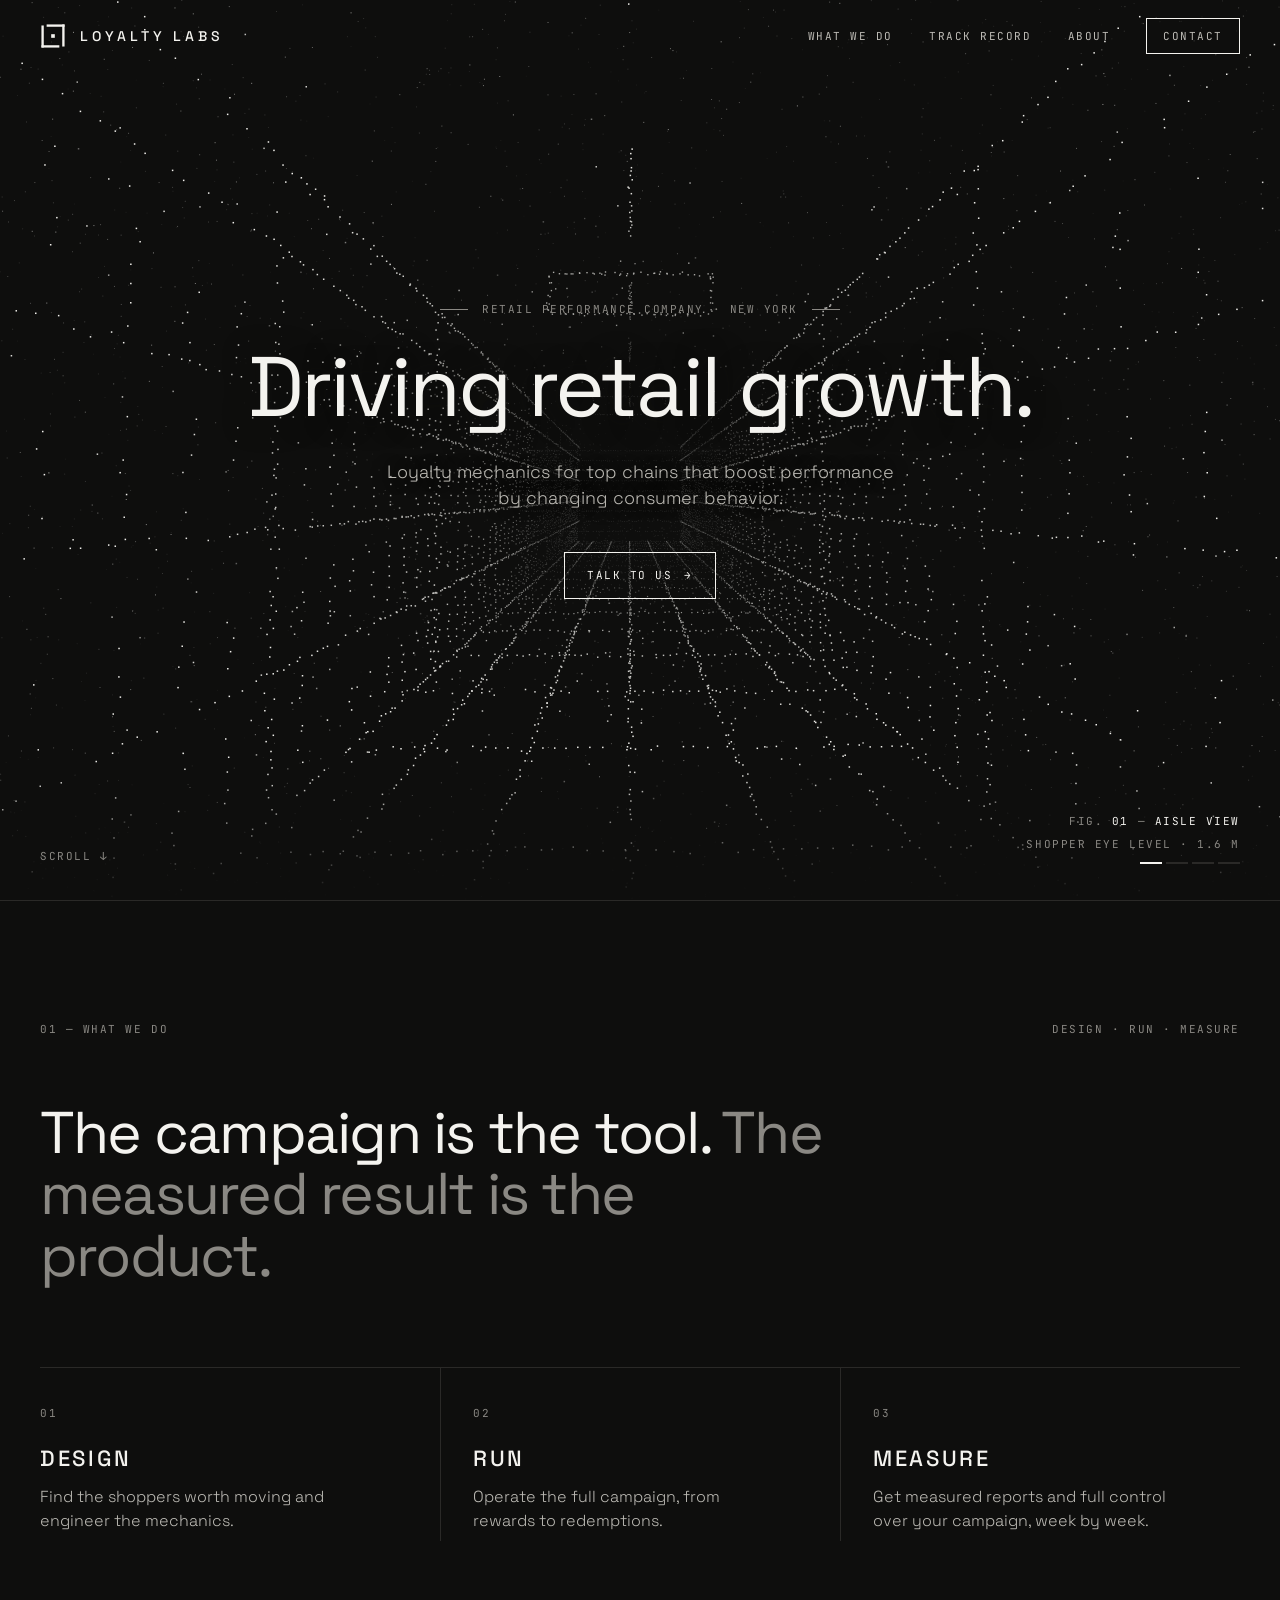
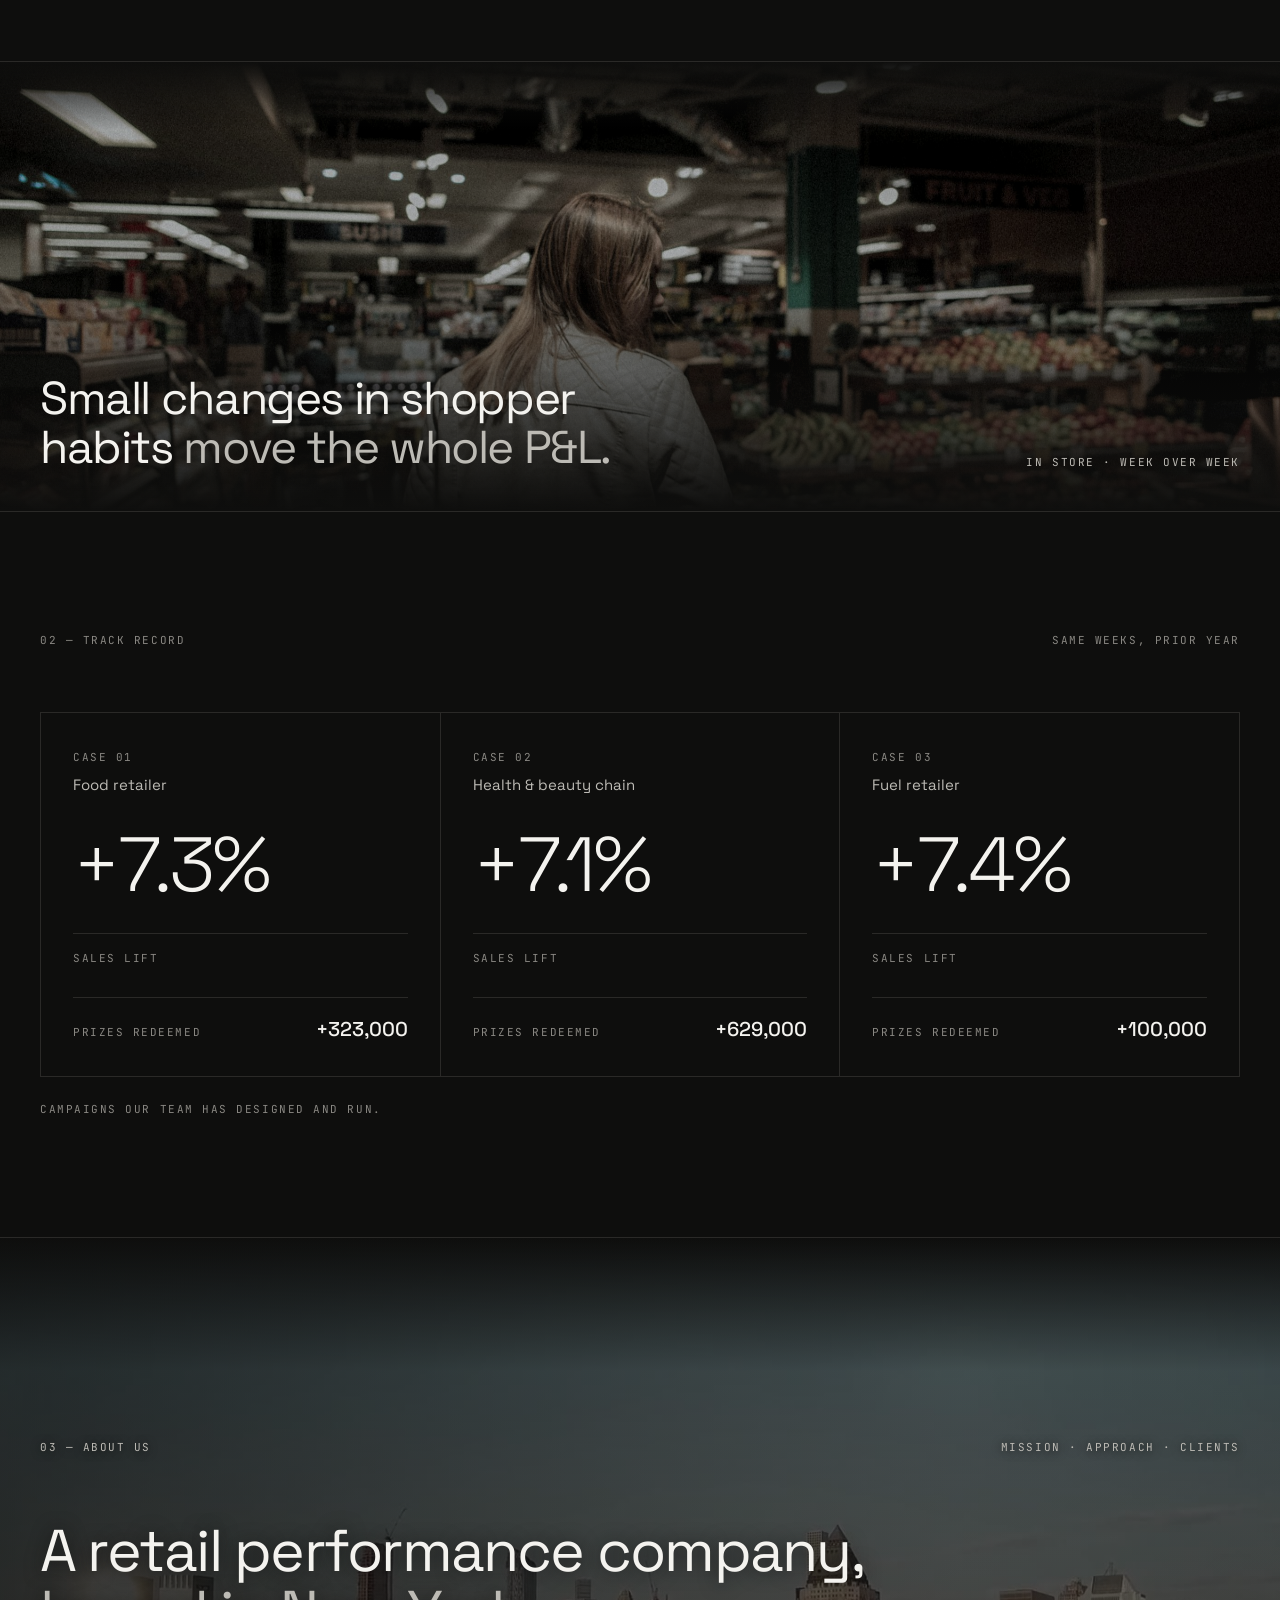
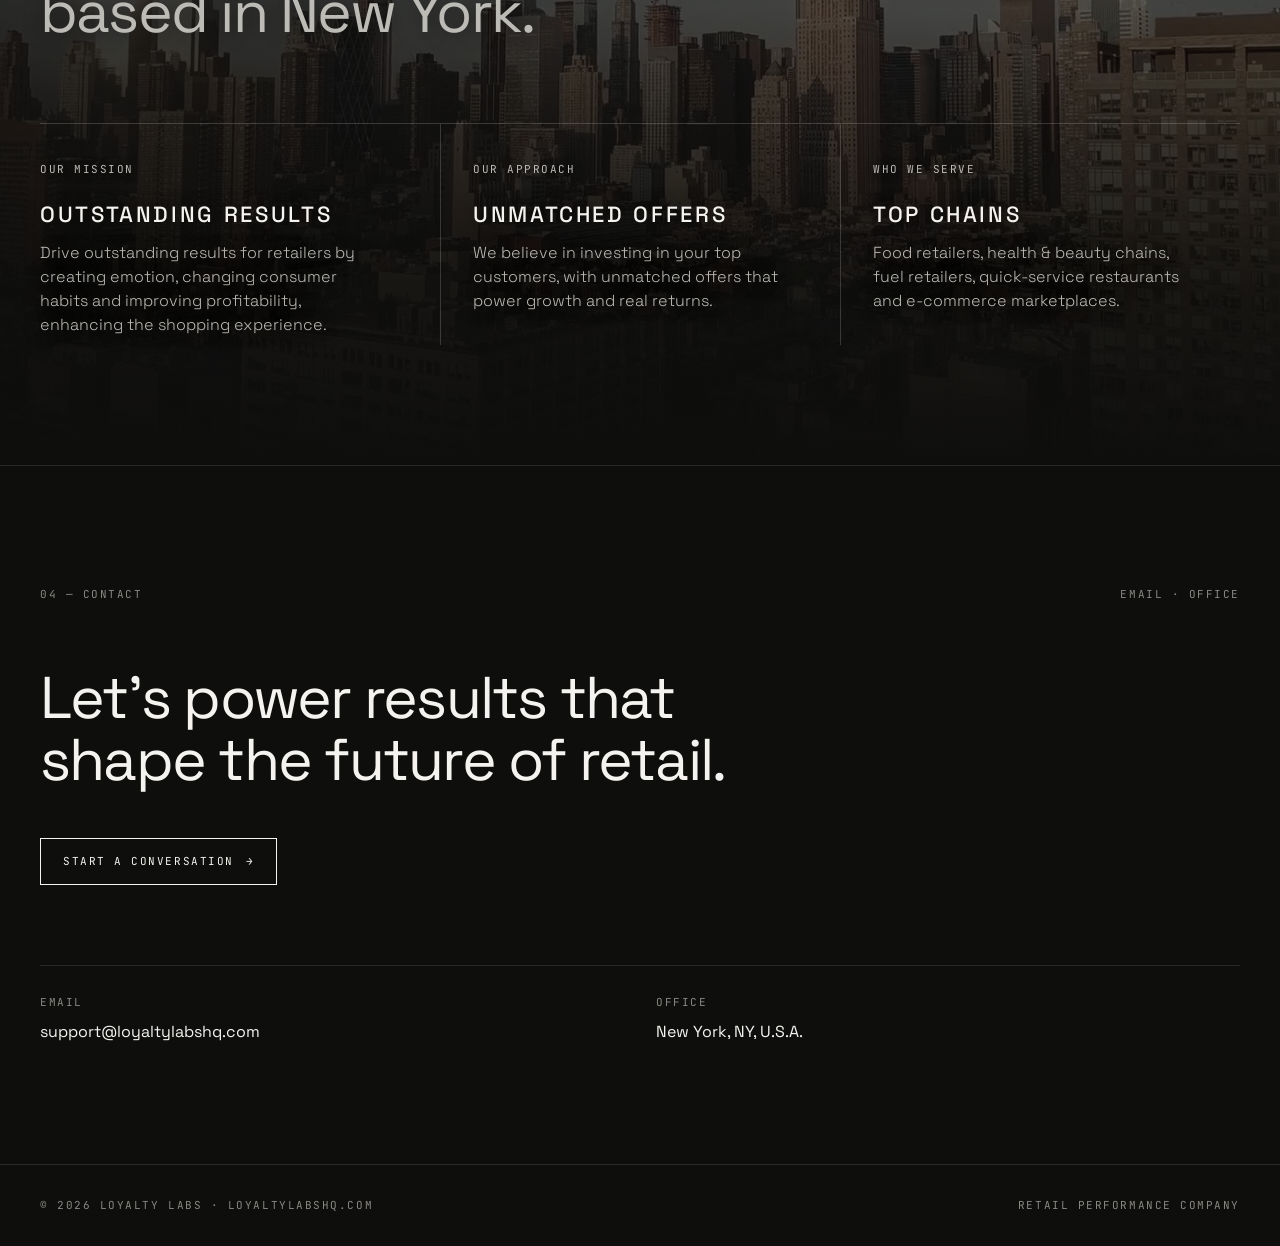
==== commit 9a3231d4: "About: bring back column headings Co-Authored-By: Claude Opus 5.5 <noreply@anthropic.com>" ====
--- a/index.html
+++ b/index.html
@@ -132,7 +132,7 @@
   #about .statement, #about .cell p, #about .cell h3 { text-shadow: 0 1px 18px rgba(14,14,13,.7); }
   #about .statement span { color: var(--fg-2); }
   #about .sec-label, #about .cell .mono { color: var(--fg-2); text-shadow: 0 1px 10px rgba(14,14,13,.8); }
-  #about .cell p { margin-top: 18px; font-size: 18px; line-height: 1.5; color: var(--fg); max-width: 340px; }
+  #about .cell p { max-width: 320px; }
   #about .grid3 { border-top-color: rgba(244,243,239,.18); }
   #about .cell + .cell { border-left-color: rgba(244,243,239,.18); }
 
@@ -266,9 +266,9 @@
       <div class="sec-label mono reveal"><span>03 — About us</span><span>Mission · Approach · Clients</span></div>
       <h2 class="statement reveal">A retail performance company, <span>based in New York.</span></h2>
       <div class="grid3 reveal">
-        <div class="cell"><span class="mono">Our mission</span><p>Drive outstanding results for retailers by creating emotion, changing consumer habits and improving profitability, enhancing the shopping experience.</p></div>
-        <div class="cell"><span class="mono">Our approach</span><p>We believe in investing in your top customers, with unmatched offers that power growth and real returns.</p></div>
-        <div class="cell"><span class="mono">Who we serve</span><p>Food retailers, health &amp; beauty chains, fuel retailers, quick-service restaurants and e-commerce marketplaces.</p></div>
+        <div class="cell"><span class="mono">Our mission</span><h3>OUTSTANDING RESULTS</h3><p>Drive outstanding results for retailers by creating emotion, changing consumer habits and improving profitability, enhancing the shopping experience.</p></div>
+        <div class="cell"><span class="mono">Our approach</span><h3>UNMATCHED OFFERS</h3><p>We believe in investing in your top customers, with unmatched offers that power growth and real returns.</p></div>
+        <div class="cell"><span class="mono">Who we serve</span><h3>TOP CHAINS</h3><p>Food retailers, health &amp; beauty chains, fuel retailers, quick-service restaurants and e-commerce marketplaces.</p></div>
       </div>
     </div>
   </section>
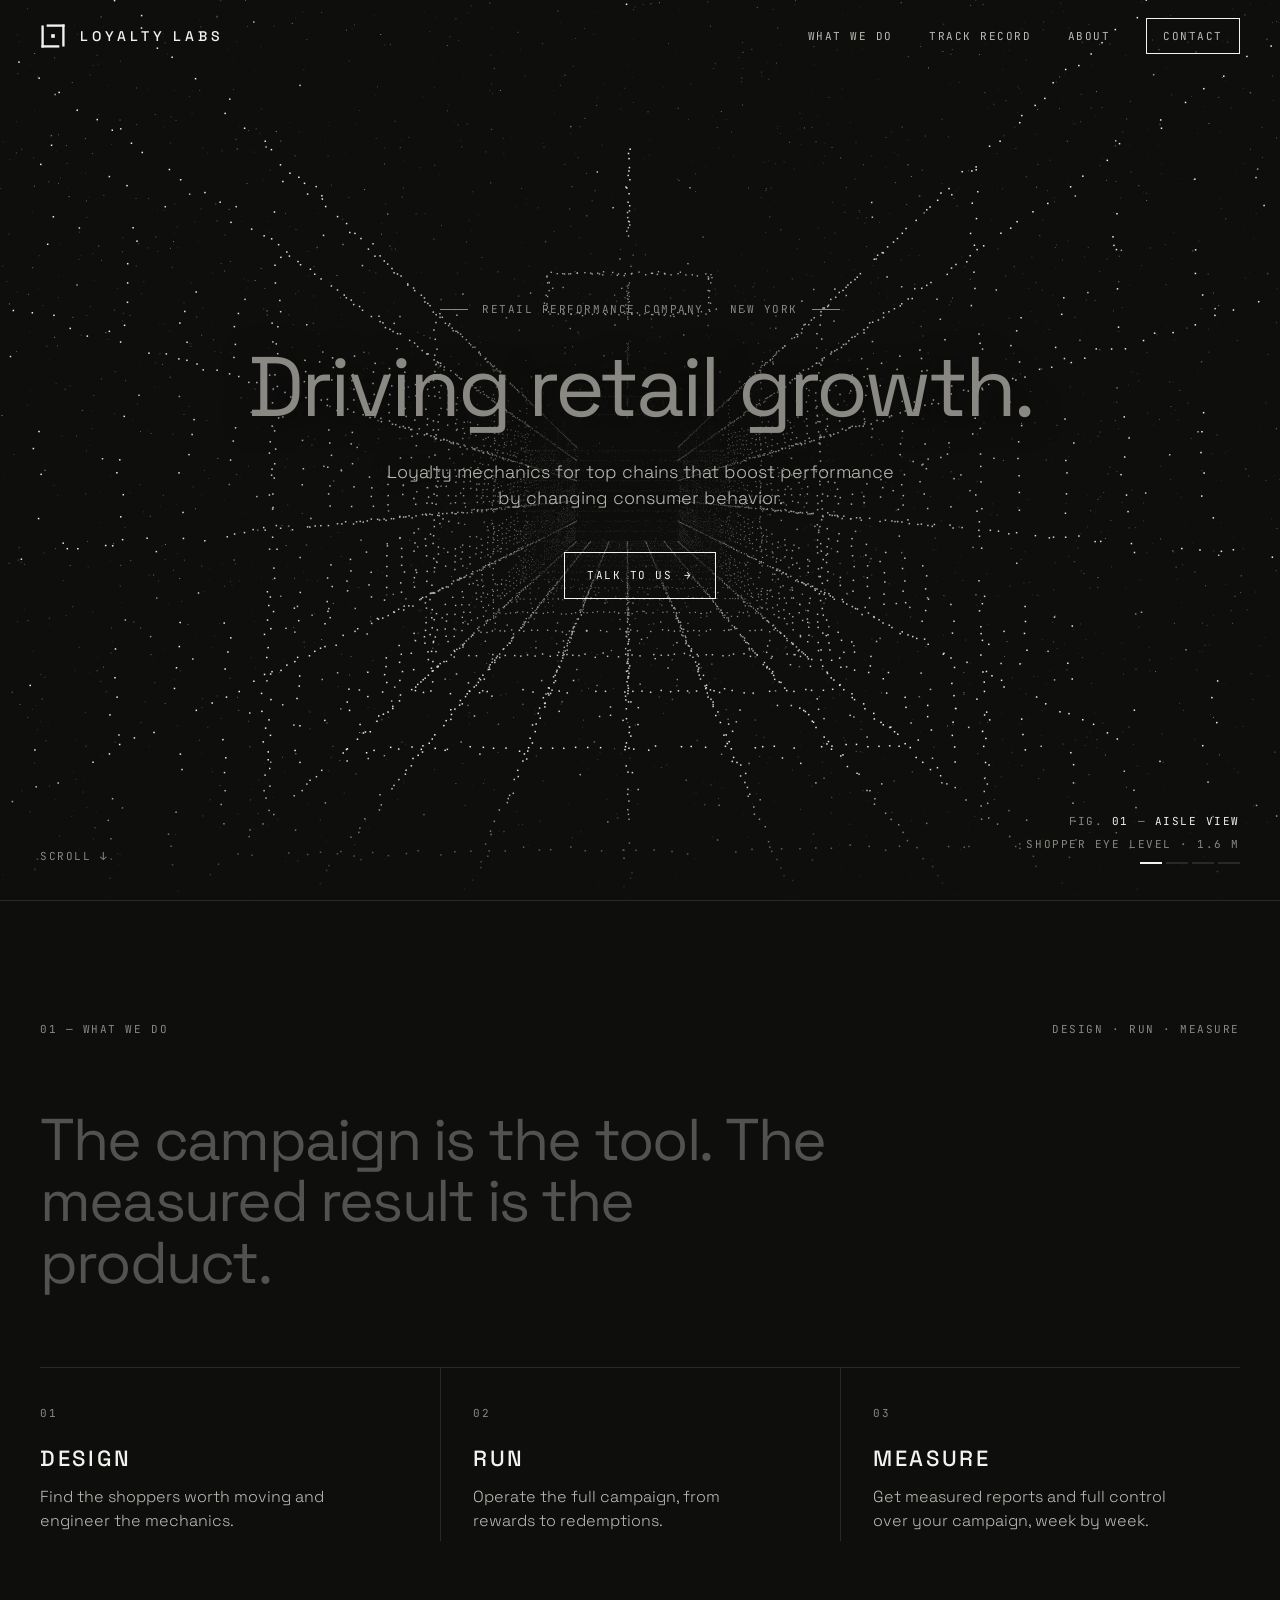
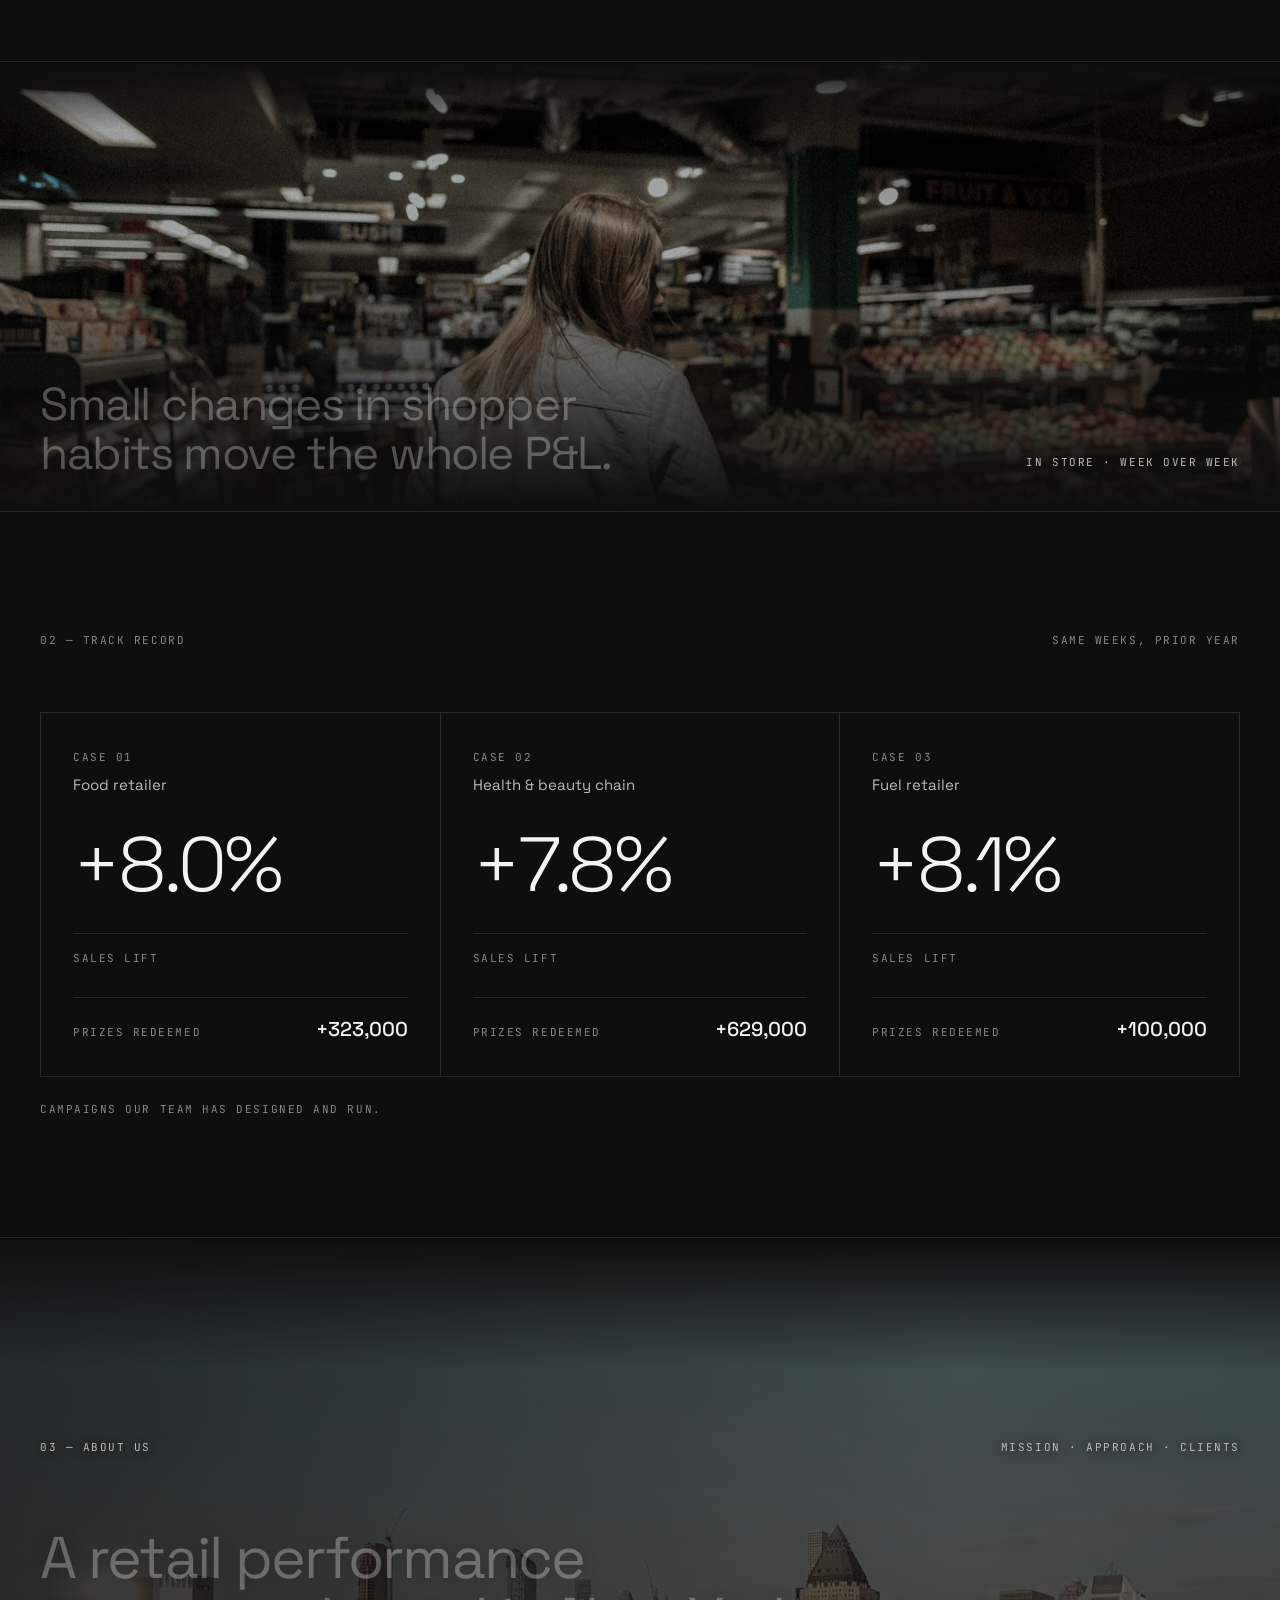
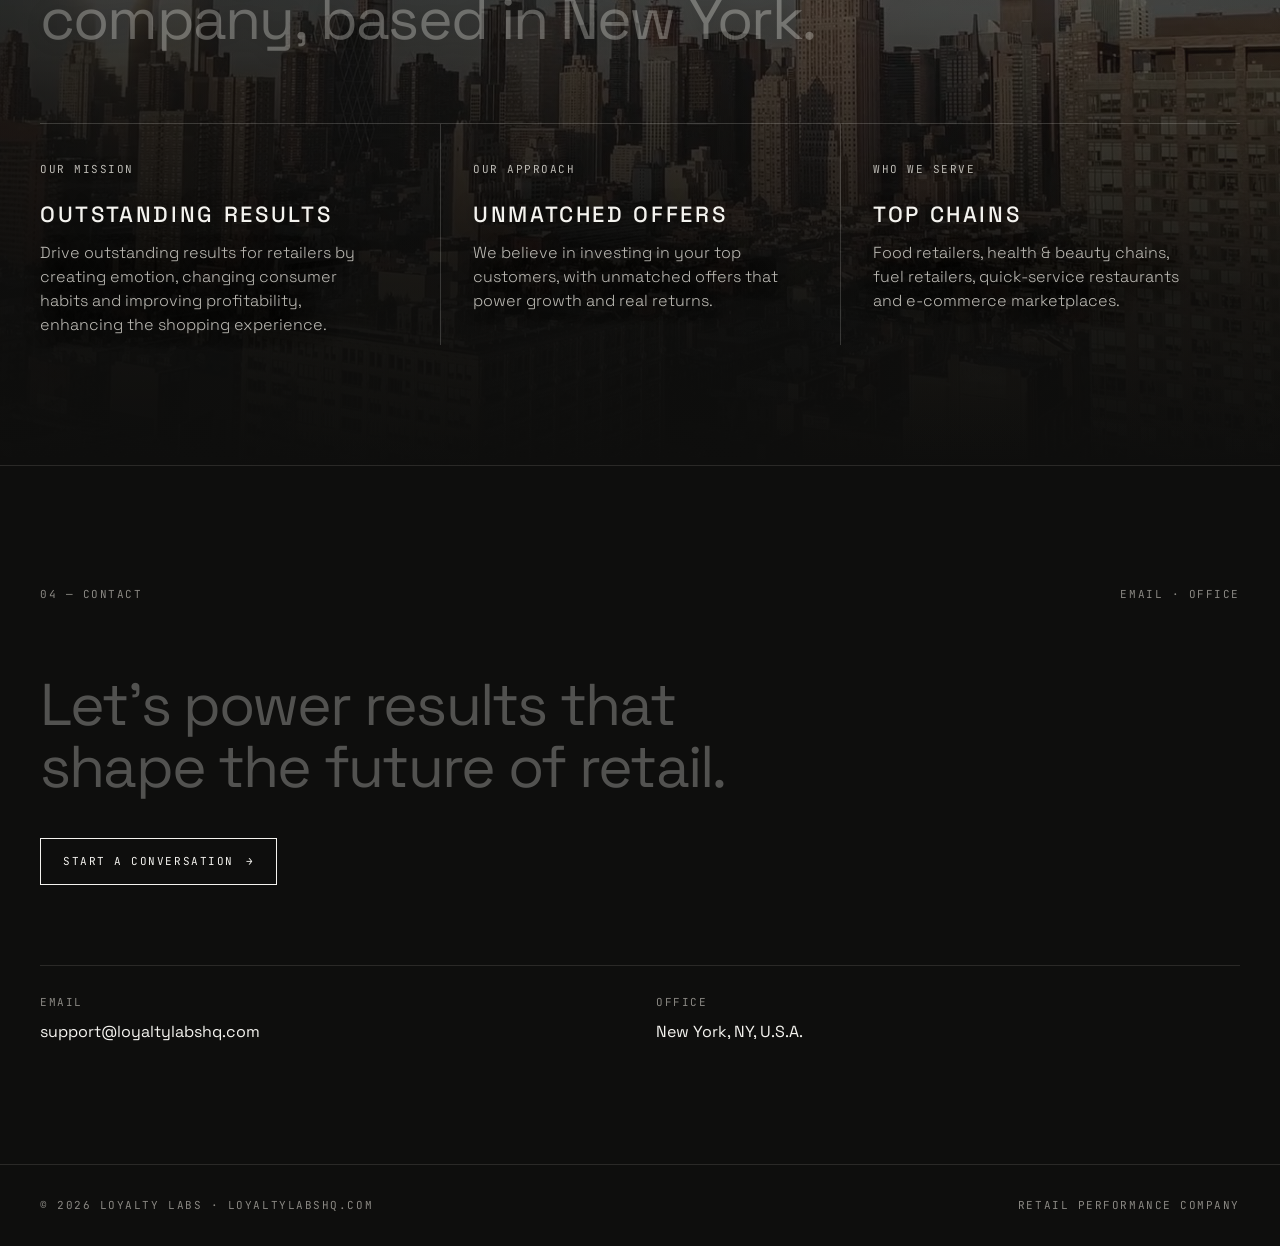
==== commit ae0231b4: "Word-by-word text animations; main phrases in full brand colour - Hero headline rises in word by wor" ====
--- a/index.html
+++ b/index.html
@@ -99,7 +99,7 @@
   section { border-top: 1px solid var(--line); padding: 120px 0; }
   .sec-label { display: flex; justify-content: space-between; color: var(--muted); margin-bottom: 64px; }
   .statement { font-size: clamp(34px, 4.6vw, 64px); font-weight: 400; letter-spacing: -.03em; line-height: 1.05; max-width: 14em; }
-  .statement span { color: var(--muted); }
+  .statement span { color: var(--fg); }
 
   .grid3 { display: grid; grid-template-columns: repeat(3, 1fr); margin-top: 80px; border-top: 1px solid var(--line); }
   .cell { padding: 32px 32px 8px 0; }
@@ -117,7 +117,7 @@
   .photo .cap { position: absolute; z-index: 1; left: 0; right: 0; bottom: 40px; }
   .photo .cap .wrap { display: flex; justify-content: space-between; align-items: flex-end; gap: 30px; flex-wrap: wrap; }
   .photo .cap h2 { font-weight: 400; font-size: clamp(28px, 3.6vw, 48px); letter-spacing: -.03em; line-height: 1.05; max-width: 13em; }
-  .photo .cap h2 span { color: var(--fg-2); }
+  .photo .cap h2 span { color: var(--fg); }
   .photo .cap .mono { color: var(--fg-2); }
 
   /* About: full-bleed background video */
@@ -130,7 +130,6 @@
     background: linear-gradient(90deg, rgba(14,14,13,.55) 0%, rgba(14,14,13,.2) 75%),
                 linear-gradient(180deg, var(--bg) 0%, rgba(14,14,13,.45) 16%, rgba(14,14,13,.55) 45%, rgba(14,14,13,.9) 78%, var(--bg) 100%); }
   #about .statement, #about .cell p, #about .cell h3 { text-shadow: 0 1px 18px rgba(14,14,13,.7); }
-  #about .statement span { color: var(--fg-2); }
   #about .sec-label, #about .cell .mono { color: var(--fg-2); text-shadow: 0 1px 10px rgba(14,14,13,.8); }
   #about .cell p { max-width: 320px; }
   #about .grid3 { border-top-color: rgba(244,243,239,.18); }
@@ -153,6 +152,15 @@
 
   footer { border-top: 1px solid var(--line); padding: 32px 0; color: var(--muted); }
   footer .wrap { display: flex; justify-content: space-between; gap: 20px; flex-wrap: wrap; }
+
+  /* Word-by-word text animation: hero headline rises in on load; section statements light up as you scroll */
+  .w { display: inline-block; will-change: opacity, transform; }
+  .intro .w { animation: rise .8s cubic-bezier(.2,.7,.2,1) both; animation-delay: calc(var(--i) * 70ms + 100ms); }
+  .hero .kicker, .hero p, .hero-content > div:last-child { animation: fadeUp 1s ease both; }
+  .hero .kicker { animation-delay: .05s; } .hero p { animation-delay: .55s; } .hero-content > div:last-child { animation-delay: .7s; }
+  @keyframes rise { from { opacity: 0; transform: translateY(.45em); filter: blur(4px); } }
+  @keyframes fadeUp { from { opacity: 0; transform: translateY(12px); } }
+  .scrub .w { opacity: .3; transform: translateY(.12em); }
 
   .reveal { opacity: 0; transform: translateY(20px); transition: opacity .9s ease, transform .9s ease; }
   .reveal.in { opacity: 1; transform: none; }
@@ -168,7 +176,10 @@
     .grid3, .cases, .contact-grid { grid-template-columns: 1fr; }
     .cell, .cell + .cell { border-left: 0; padding: 28px 0; border-bottom: 1px solid var(--line); }
   }
-  @media (prefers-reduced-motion: reduce) { .reveal { opacity: 1; transform: none; transition: none; } }
+  @media (prefers-reduced-motion: reduce) {
+    .reveal, .scrub .w { opacity: 1; transform: none; transition: none; }
+    .intro .w, .hero .kicker, .hero p, .hero-content > div:last-child { animation: none; }
+  }
 </style>
 </head>
 <body>
@@ -193,7 +204,7 @@
     <canvas id="field" aria-hidden="true"></canvas>
     <div class="wrap hero-content">
       <div class="mono kicker">Retail performance company · New York</div>
-      <h1>Driving retail growth.</h1>
+      <h1 class="intro">Driving retail growth.</h1>
       <p>Loyalty mechanics for top chains that boost performance by changing consumer behavior.</p>
       <div><a href="#contact" class="btn mono">Talk to us <span class="arr">→</span></a></div>
     </div>
@@ -208,7 +219,7 @@
   <section id="what">
     <div class="wrap">
       <div class="sec-label mono reveal"><span>01 — What we do</span><span>Design · Run · Measure</span></div>
-      <h2 class="statement reveal">The campaign is the tool. <span>The measured result is the product.</span></h2>
+      <h2 class="statement scrub">The campaign is the tool. <span>The measured result is the product.</span></h2>
       <div class="grid3 reveal">
         <div class="cell"><span class="mono">01</span><h3>DESIGN</h3><p>Find the shoppers worth moving and engineer the mechanics.</p></div>
         <div class="cell"><span class="mono">02</span><h3>RUN</h3><p>Operate the full campaign, from rewards to redemptions.</p></div>
@@ -224,7 +235,7 @@
     </picture>
     <div class="cap">
       <div class="wrap">
-        <h2 class="reveal">Small changes in shopper habits <span>move the whole P&amp;L.</span></h2>
+        <h2 class="scrub">Small changes in shopper habits <span>move the whole P&amp;L.</span></h2>
         <div class="mono reveal">In store · Week over week</div>
       </div>
     </div>
@@ -264,7 +275,7 @@
     </div>
     <div class="wrap">
       <div class="sec-label mono reveal"><span>03 — About us</span><span>Mission · Approach · Clients</span></div>
-      <h2 class="statement reveal">A retail performance company, <span>based in New York.</span></h2>
+      <h2 class="statement scrub">A retail performance company, <span>based in New York.</span></h2>
       <div class="grid3 reveal">
         <div class="cell"><span class="mono">Our mission</span><h3>OUTSTANDING RESULTS</h3><p>Drive outstanding results for retailers by creating emotion, changing consumer habits and improving profitability, enhancing the shopping experience.</p></div>
         <div class="cell"><span class="mono">Our approach</span><h3>UNMATCHED OFFERS</h3><p>We believe in investing in your top customers, with unmatched offers that power growth and real returns.</p></div>
@@ -276,7 +287,7 @@
   <section id="contact" class="contact">
     <div class="wrap">
       <div class="sec-label mono reveal"><span>04 — Contact</span><span>Email · Office</span></div>
-      <h2 class="statement reveal">Let’s power results that shape the future of retail.</h2>
+      <h2 class="statement scrub">Let’s power results that shape the future of retail.</h2>
       <a href="mailto:support@loyaltylabshq.com" class="btn mono reveal">Start a conversation <span class="arr">→</span></a>
       <div class="contact-grid reveal">
         <div><span class="mono">Email</span><a href="mailto:support@loyaltylabshq.com">support@loyaltylabshq.com</a></div>
@@ -613,6 +624,54 @@
     addEventListener('scroll', onScroll, { passive: true }); onScroll();
   }
 
+  /* ---------- Word-by-word text animations ---------- */
+  // Wrap each word in a span, keeping inner elements (e.g. the grey second half) intact
+  function splitWords(el) {
+    const words = [];
+    (function walk(node) {
+      [...node.childNodes].forEach(n => {
+        if (n.nodeType === 3) {
+          const frag = document.createDocumentFragment();
+          n.textContent.split(/(\s+)/).forEach(part => {
+            if (!part) return;
+            if (/^\s+$/.test(part)) { frag.appendChild(document.createTextNode(part)); return; }
+            const w = document.createElement('span'); w.className = 'w'; w.textContent = part;
+            frag.appendChild(w); words.push(w);
+          });
+          n.replaceWith(frag);
+        } else if (n.nodeType === 1) walk(n);
+      });
+    })(el);
+    return words;
+  }
+  if (!reduce) {
+    document.querySelectorAll('.intro').forEach(el => splitWords(el).forEach((w, i) => w.style.setProperty('--i', i)));
+    const scrubs = [...document.querySelectorAll('.scrub')].map(el => ({ el, words: splitWords(el) }));
+    let queued = false;
+    const update = () => {
+      queued = false;
+      const vh = innerHeight, K = 3;
+      const maxScroll = document.documentElement.scrollHeight - vh;
+      scrubs.forEach(({ el, words }) => {
+        const top = el.getBoundingClientRect().top;
+        // phrases near the bottom of the page can't scroll far up: finish by the time scrolling ends
+        const lowestTop = top - (maxScroll - scrollY);
+        const end = Math.max(vh * 0.7, lowestTop), start = Math.min(vh * 1.0, end + vh * 0.3);
+        const p = Math.min(Math.max((start - top) / (start - end), 0), 1);   // 0..1 as the phrase moves up the screen
+        const n = words.length;
+        words.forEach((w, i) => {
+          const wp = Math.min(Math.max(p * (n + K) - i, 0), K) / K;          // each word ramps over K word-steps
+          w.style.opacity = (0.3 + 0.7 * wp).toFixed(3);
+          w.style.transform = `translateY(${((1 - wp) * 0.12).toFixed(3)}em)`;
+        });
+      });
+    };
+    const onScroll = () => { if (!queued) { queued = true; requestAnimationFrame(update); } };
+    addEventListener('scroll', onScroll, { passive: true });
+    addEventListener('resize', onScroll);
+    update();
+  }
+
   /* ---------- Header + reveals + counters ---------- */
   const hdr = document.getElementById('hdr');
   addEventListener('scroll', () => hdr.classList.toggle('solid', scrollY > 40), { passive: true });
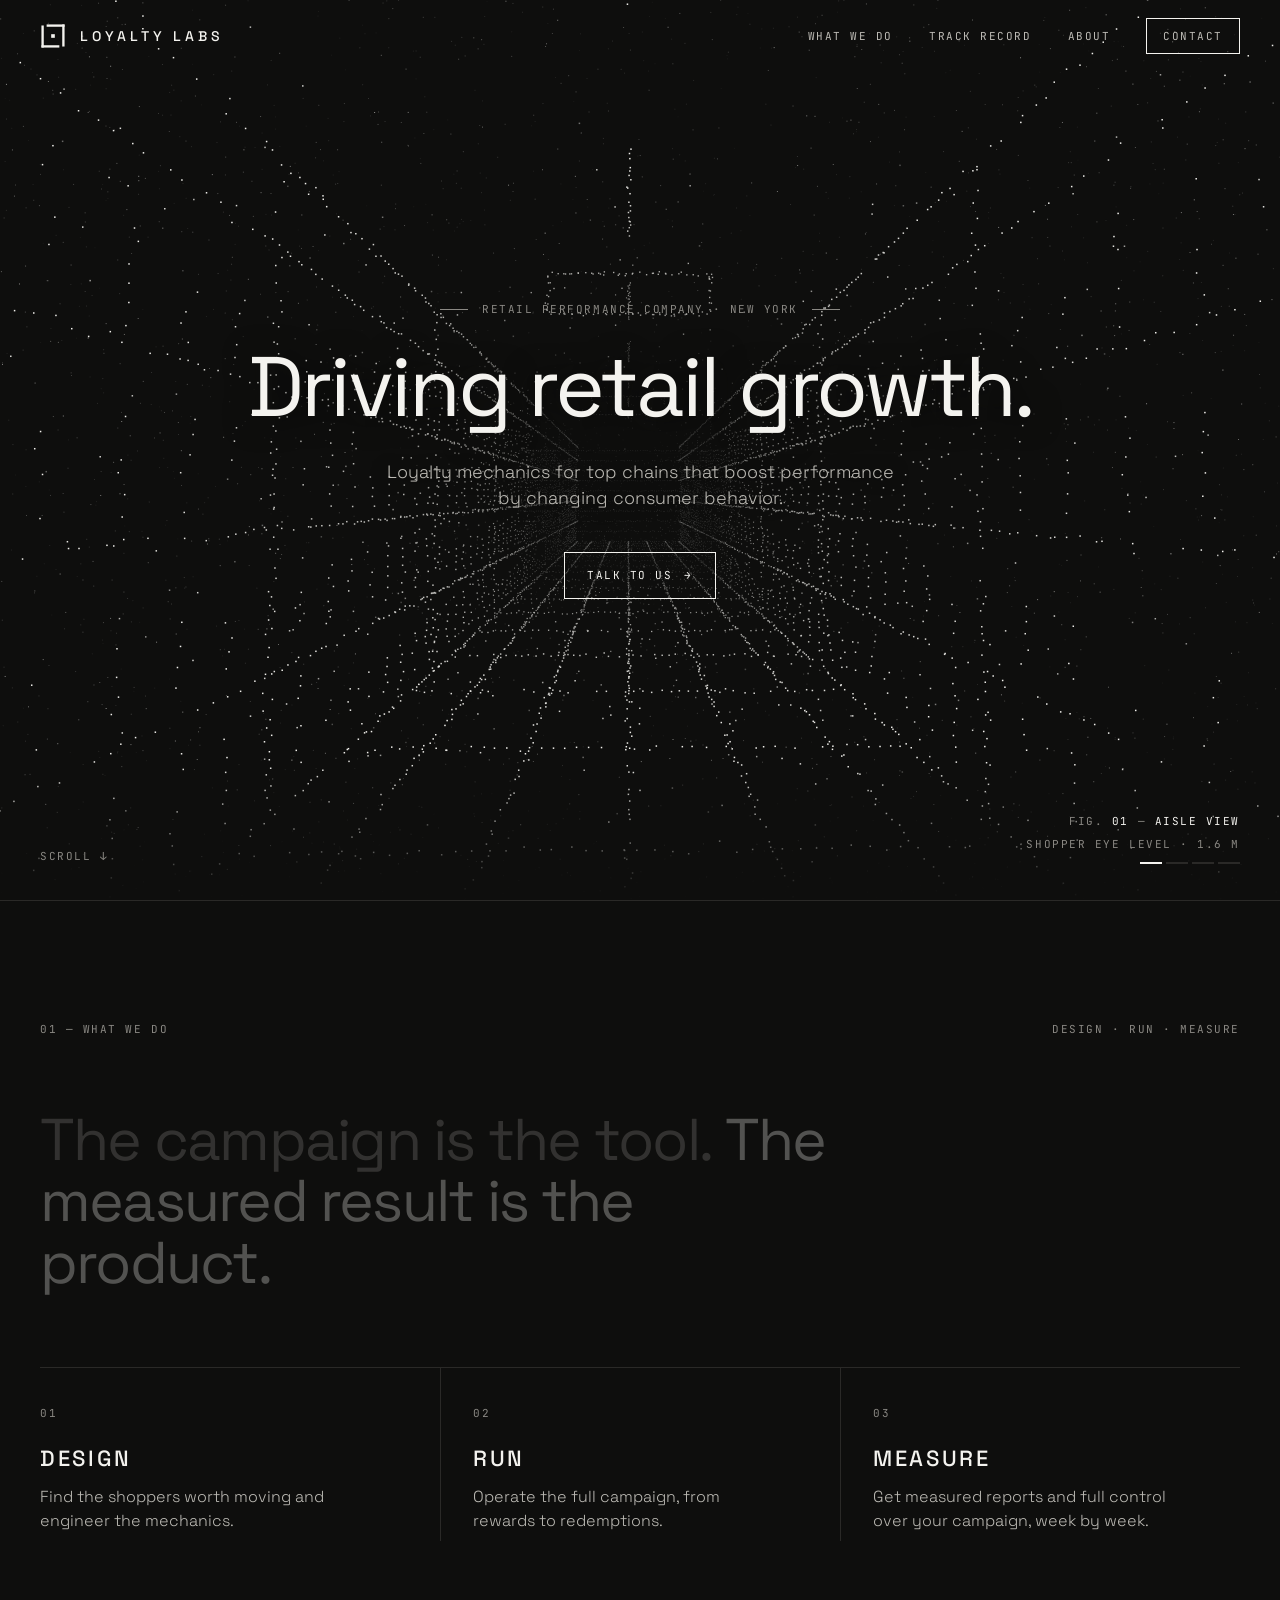
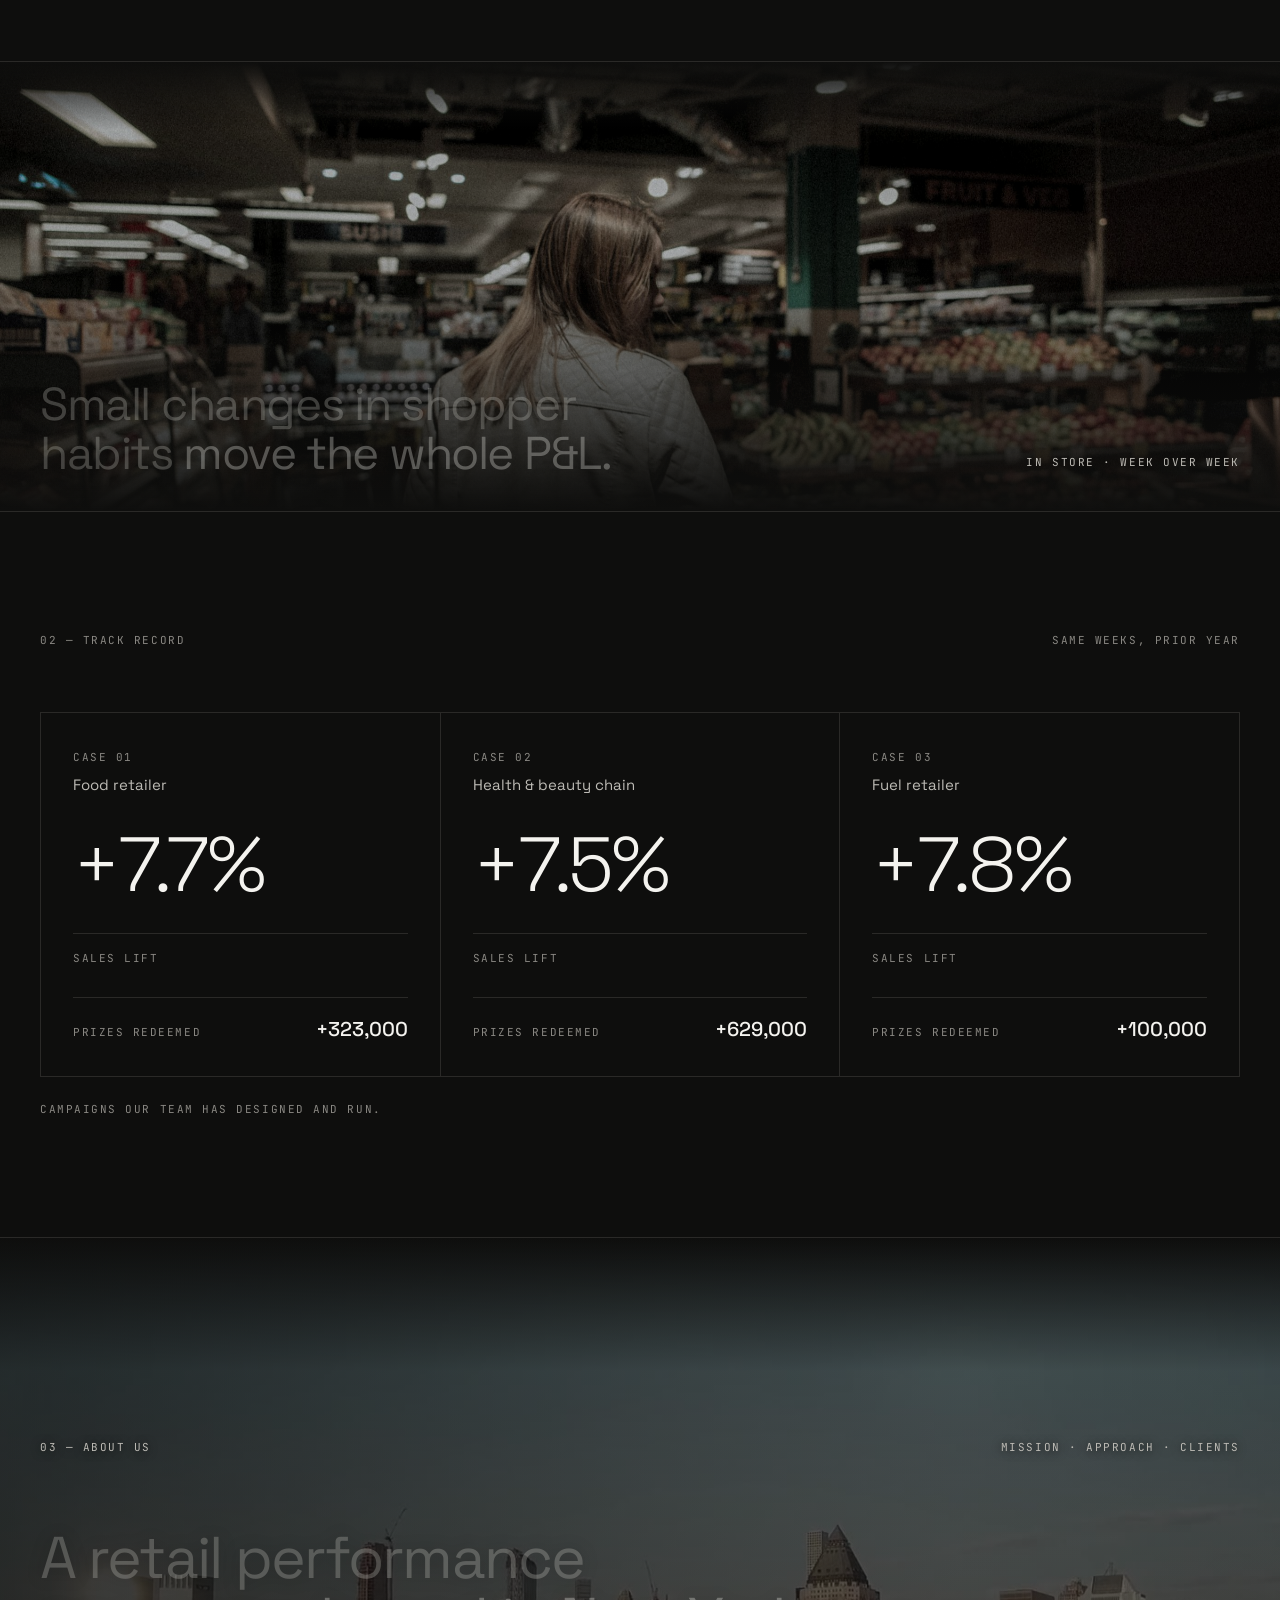
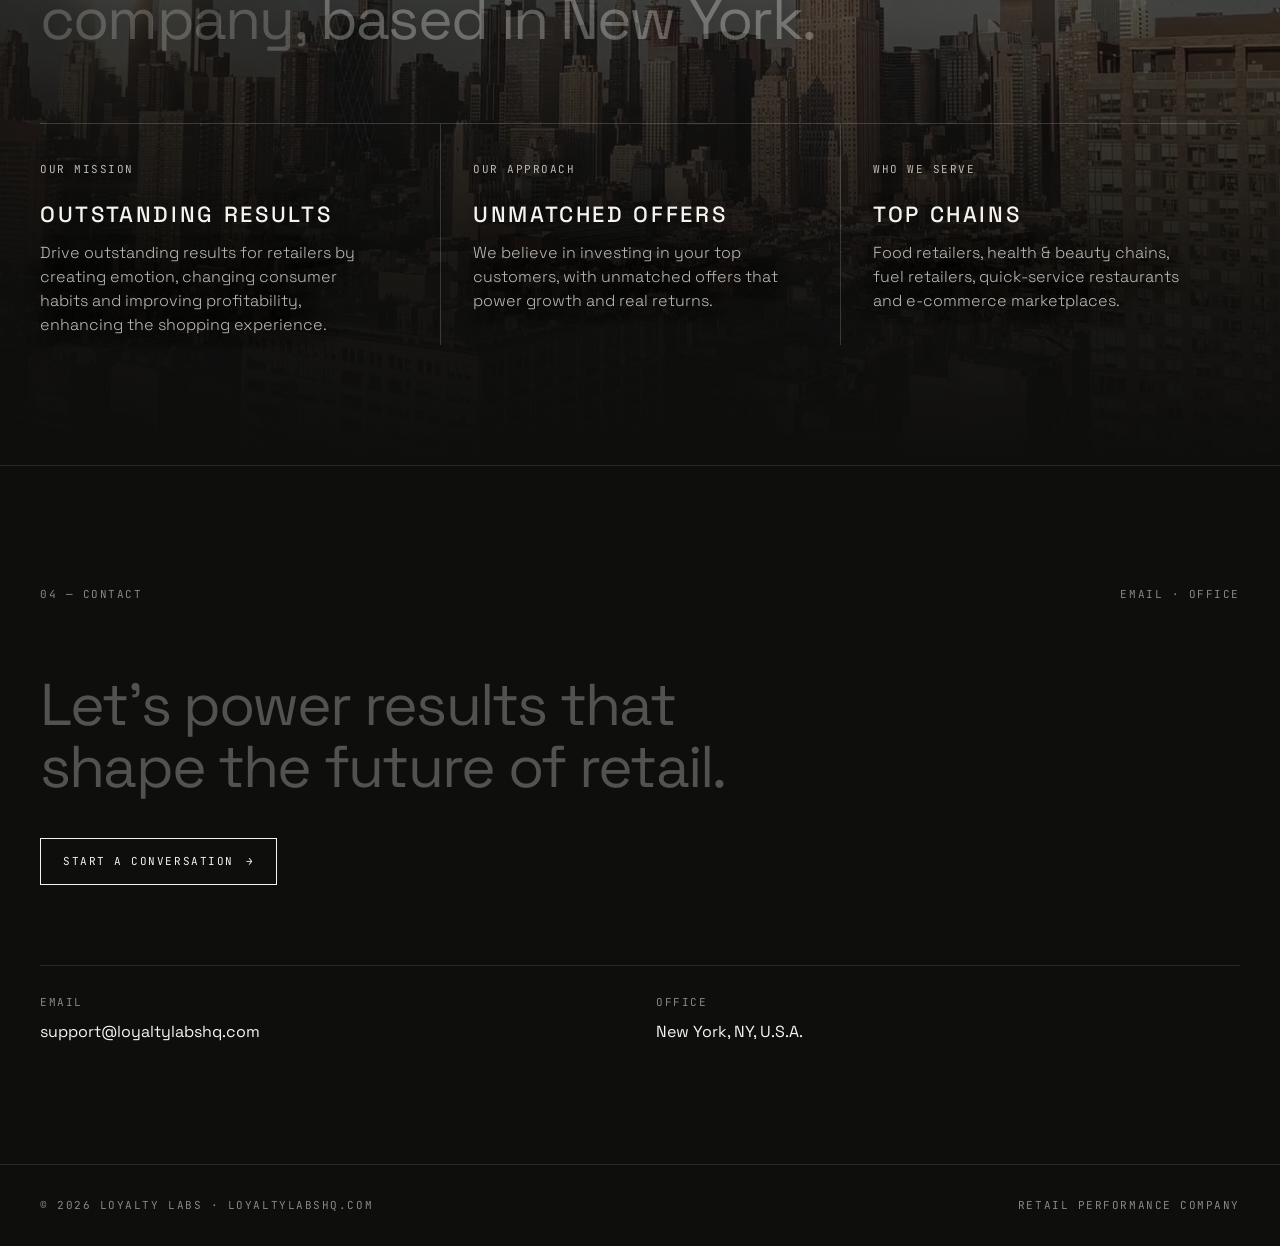
==== commit deddd05c: "Fix phrase colours: headline in logo colour, highlighted half bright, rest grey The two-tone colour " ====
--- a/index.html
+++ b/index.html
@@ -84,7 +84,6 @@
   .hero-content { position: relative; z-index: 2; height: 100%; display: flex; flex-direction: column; justify-content: center; align-items: center; text-align: center; pointer-events: none; }
   .hero-content a { pointer-events: auto; }
   .hero h1 { font-weight: 400; font-size: clamp(44px, 6.6vw, 96px); line-height: .98; letter-spacing: -.035em; max-width: 13em; text-shadow: 0 2px 30px rgba(14,14,13,.8); }
-  .hero h1 span { color: var(--muted); }
   .hero p { color: var(--fg-2); font-size: clamp(16px, 1.4vw, 19px); max-width: 520px; margin: 30px auto 40px; font-weight: 300; text-shadow: 0 1px 16px rgba(14,14,13,.9); }
   .hero .kicker { color: var(--muted); margin-bottom: 28px; display: flex; gap: 14px; align-items: center; }
   .hero .kicker::before, .hero .kicker::after { content: ""; width: 28px; height: 1px; background: var(--muted); }
@@ -99,7 +98,9 @@
   section { border-top: 1px solid var(--line); padding: 120px 0; }
   .sec-label { display: flex; justify-content: space-between; color: var(--muted); margin-bottom: 64px; }
   .statement { font-size: clamp(34px, 4.6vw, 64px); font-weight: 400; letter-spacing: -.03em; line-height: 1.05; max-width: 14em; }
-  .statement span { color: var(--fg); }
+  .statement { color: var(--muted); }
+  .statement .hl, .photo .cap h2 .hl { color: var(--fg); }
+  #about .statement { color: var(--fg-2); }
 
   .grid3 { display: grid; grid-template-columns: repeat(3, 1fr); margin-top: 80px; border-top: 1px solid var(--line); }
   .cell { padding: 32px 32px 8px 0; }
@@ -117,7 +118,7 @@
   .photo .cap { position: absolute; z-index: 1; left: 0; right: 0; bottom: 40px; }
   .photo .cap .wrap { display: flex; justify-content: space-between; align-items: flex-end; gap: 30px; flex-wrap: wrap; }
   .photo .cap h2 { font-weight: 400; font-size: clamp(28px, 3.6vw, 48px); letter-spacing: -.03em; line-height: 1.05; max-width: 13em; }
-  .photo .cap h2 span { color: var(--fg); }
+  .photo .cap h2 { color: var(--fg-2); }
   .photo .cap .mono { color: var(--fg-2); }
 
   /* About: full-bleed background video */
@@ -219,7 +220,7 @@
   <section id="what">
     <div class="wrap">
       <div class="sec-label mono reveal"><span>01 — What we do</span><span>Design · Run · Measure</span></div>
-      <h2 class="statement scrub">The campaign is the tool. <span>The measured result is the product.</span></h2>
+      <h2 class="statement scrub">The campaign is the tool. <span class="hl">The measured result is the product.</span></h2>
       <div class="grid3 reveal">
         <div class="cell"><span class="mono">01</span><h3>DESIGN</h3><p>Find the shoppers worth moving and engineer the mechanics.</p></div>
         <div class="cell"><span class="mono">02</span><h3>RUN</h3><p>Operate the full campaign, from rewards to redemptions.</p></div>
@@ -235,7 +236,7 @@
     </picture>
     <div class="cap">
       <div class="wrap">
-        <h2 class="scrub">Small changes in shopper habits <span>move the whole P&amp;L.</span></h2>
+        <h2 class="scrub">Small changes in shopper habits <span class="hl">move the whole P&amp;L.</span></h2>
         <div class="mono reveal">In store · Week over week</div>
       </div>
     </div>
@@ -275,7 +276,7 @@
     </div>
     <div class="wrap">
       <div class="sec-label mono reveal"><span>03 — About us</span><span>Mission · Approach · Clients</span></div>
-      <h2 class="statement scrub">A retail performance company, <span>based in New York.</span></h2>
+      <h2 class="statement scrub">A retail performance company, <span class="hl">based in New York.</span></h2>
       <div class="grid3 reveal">
         <div class="cell"><span class="mono">Our mission</span><h3>OUTSTANDING RESULTS</h3><p>Drive outstanding results for retailers by creating emotion, changing consumer habits and improving profitability, enhancing the shopping experience.</p></div>
         <div class="cell"><span class="mono">Our approach</span><h3>UNMATCHED OFFERS</h3><p>We believe in investing in your top customers, with unmatched offers that power growth and real returns.</p></div>
@@ -287,7 +288,7 @@
   <section id="contact" class="contact">
     <div class="wrap">
       <div class="sec-label mono reveal"><span>04 — Contact</span><span>Email · Office</span></div>
-      <h2 class="statement scrub">Let’s power results that shape the future of retail.</h2>
+      <h2 class="statement scrub"><span class="hl">Let’s power results that shape the future of retail.</span></h2>
       <a href="mailto:support@loyaltylabshq.com" class="btn mono reveal">Start a conversation <span class="arr">→</span></a>
       <div class="contact-grid reveal">
         <div><span class="mono">Email</span><a href="mailto:support@loyaltylabshq.com">support@loyaltylabshq.com</a></div>
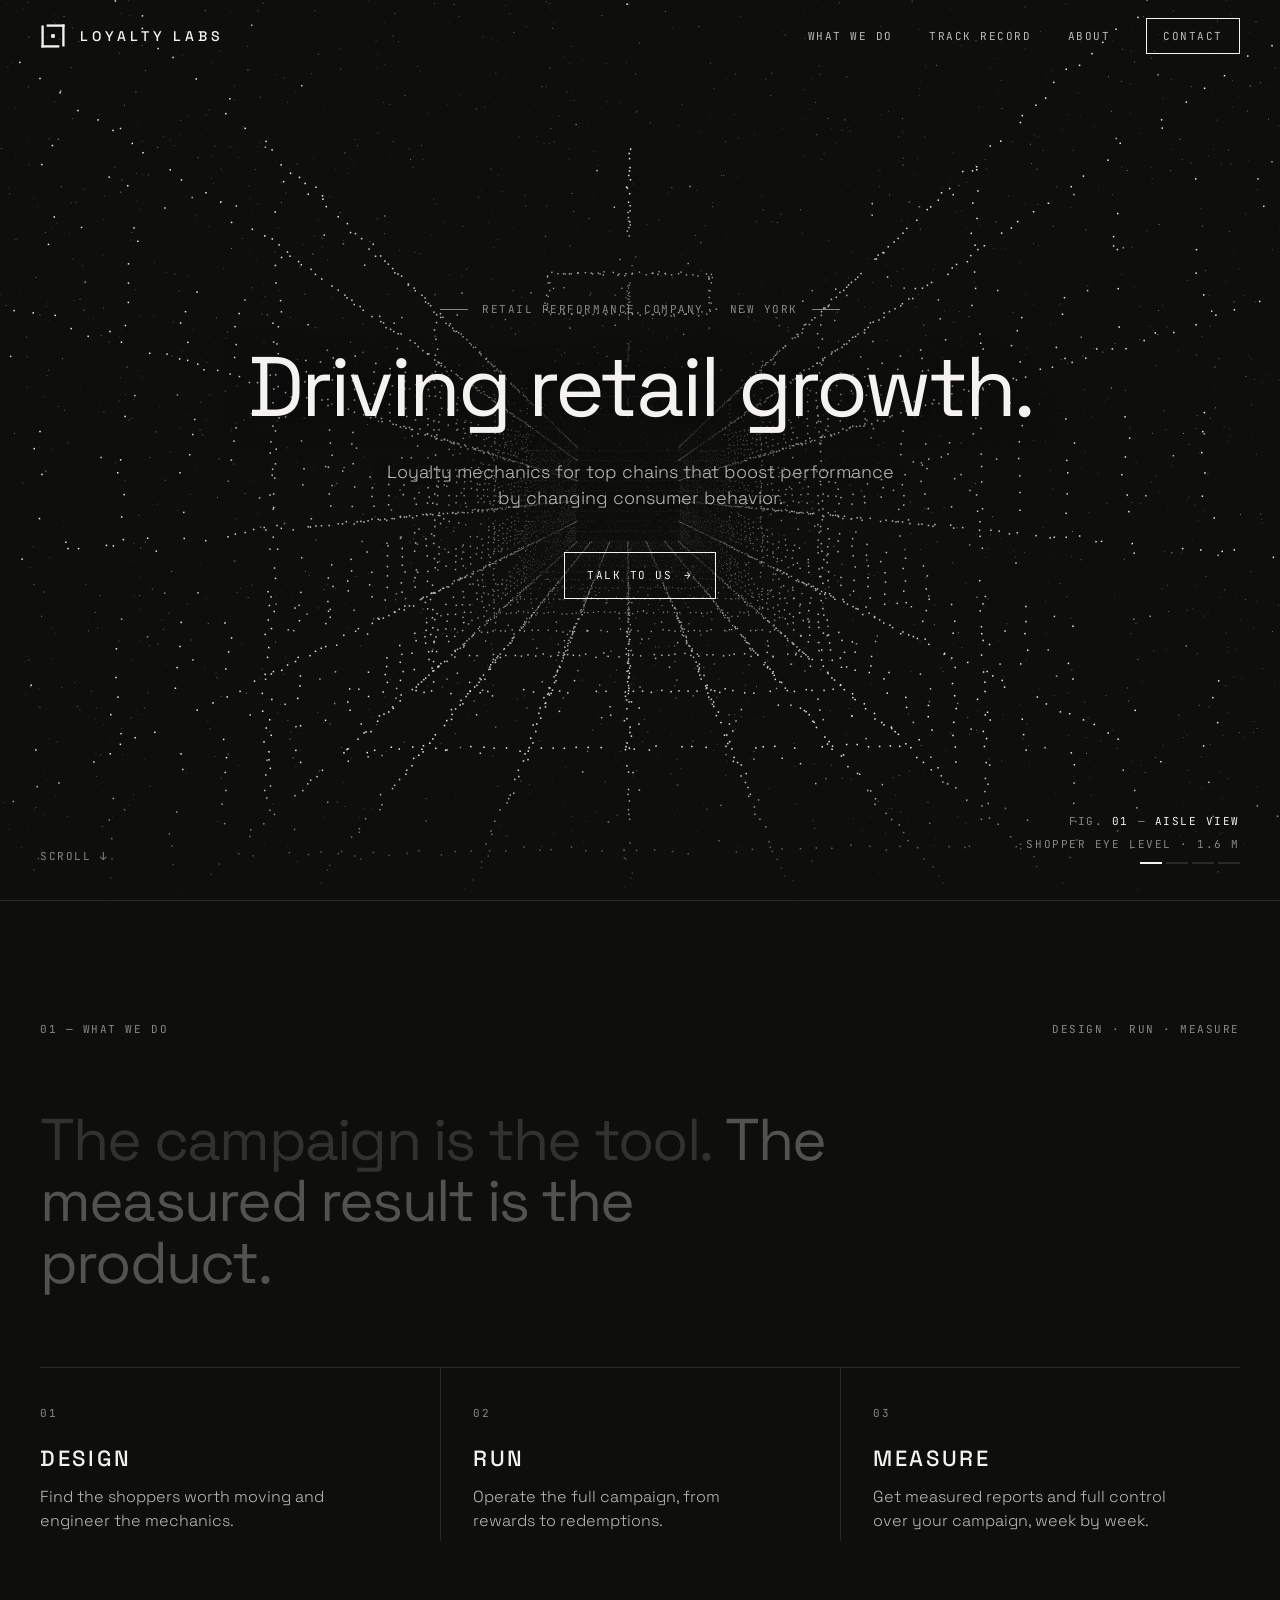
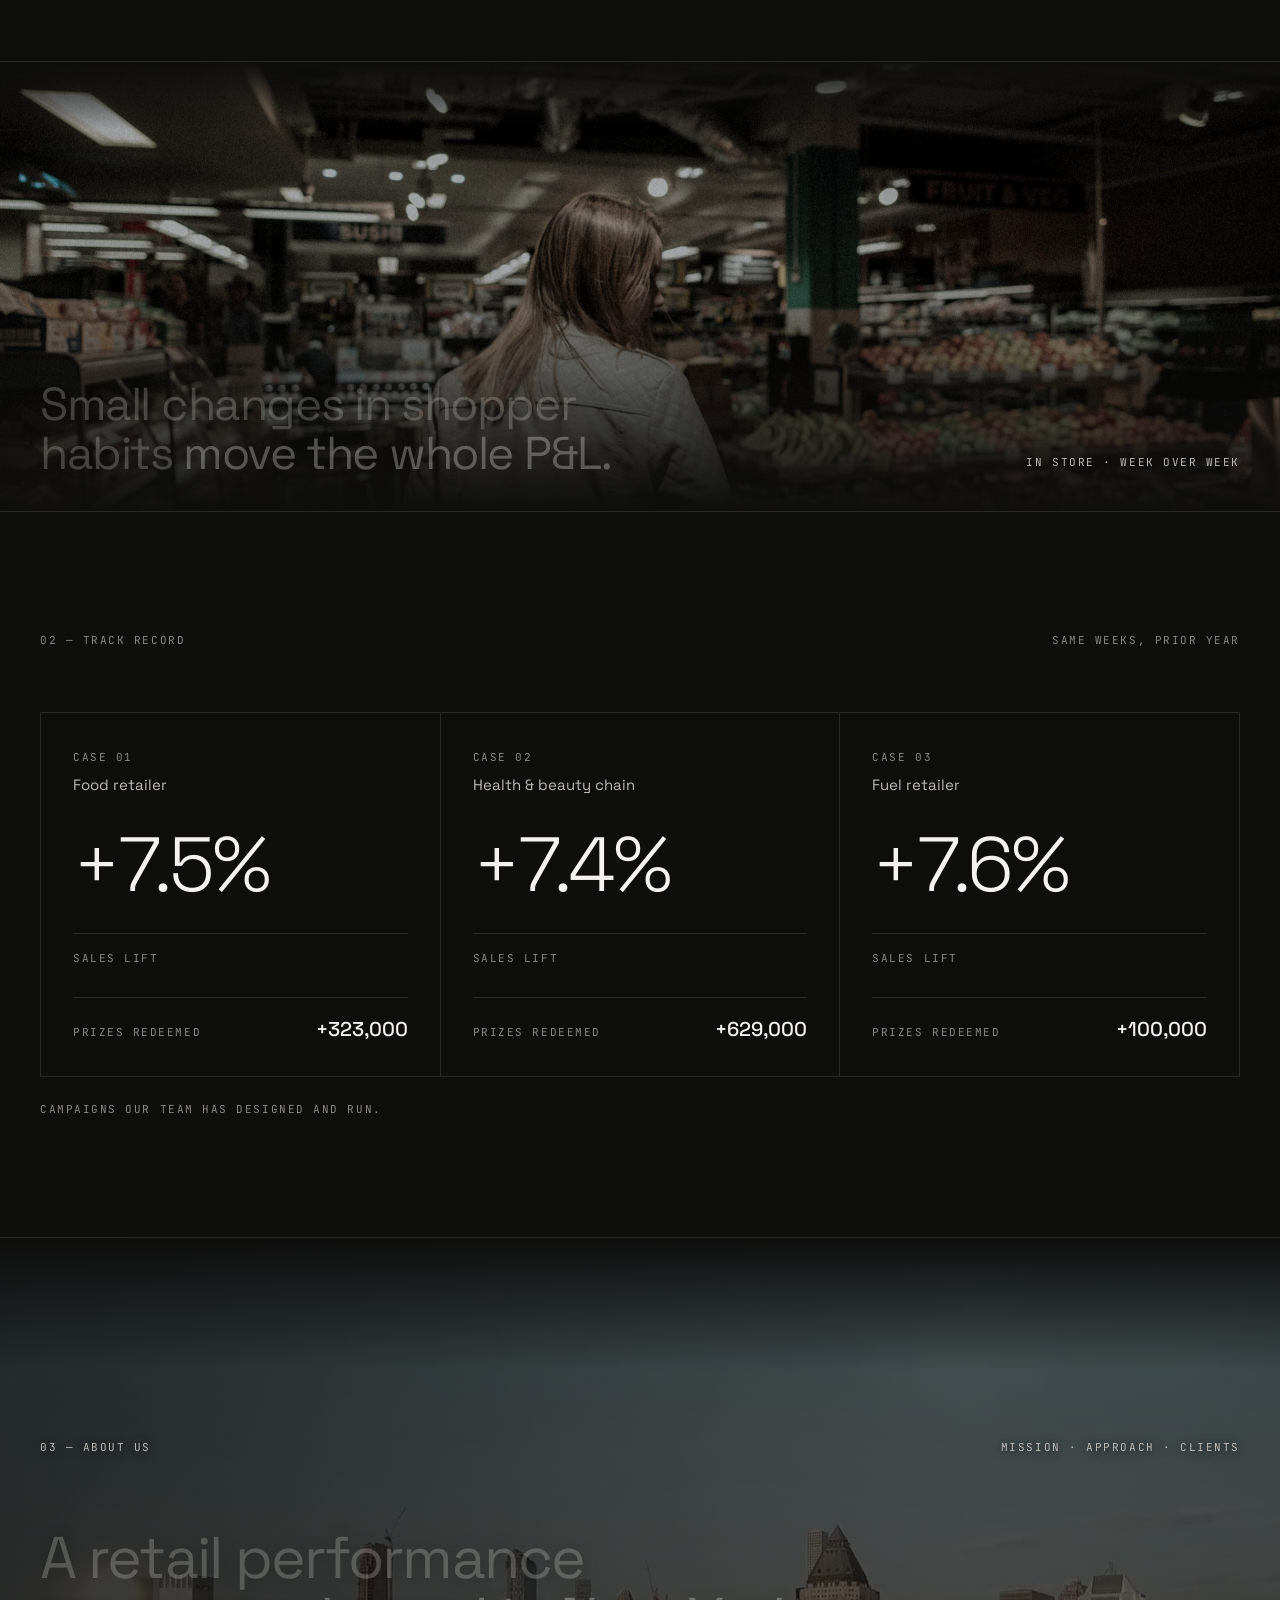
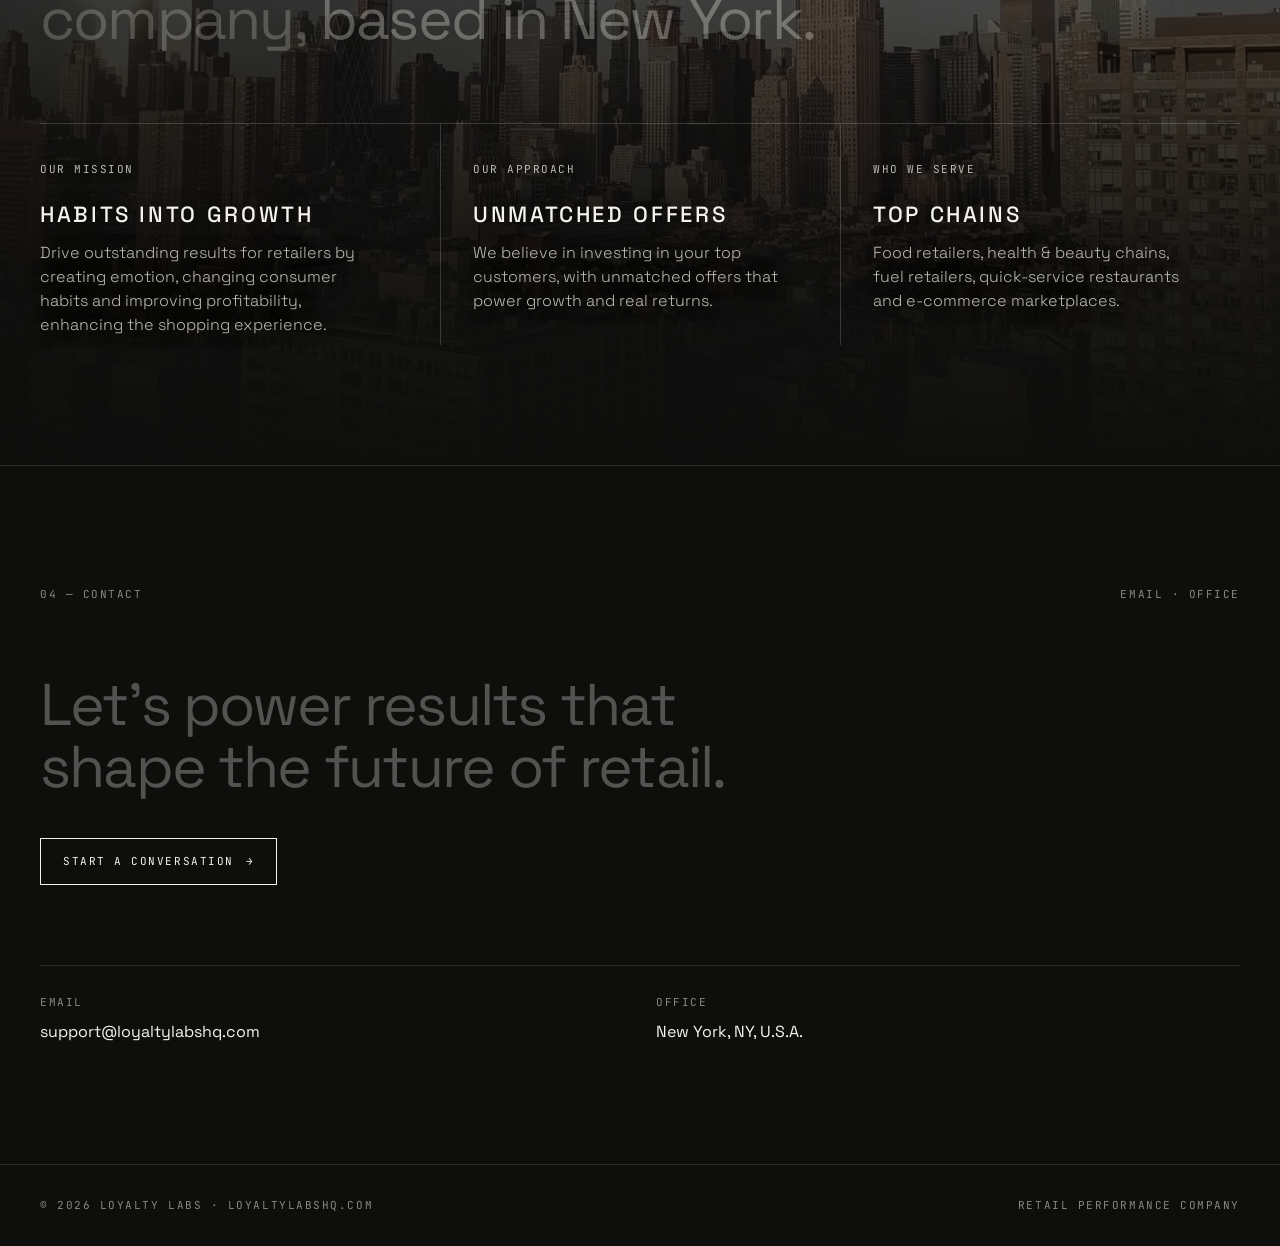
==== commit a72f48f3: "About: mission heading 'Habits into growth' Co-Authored-By: Claude Opus 5.5 <noreply@anthropic.com>" ====
--- a/index.html
+++ b/index.html
@@ -278,7 +278,7 @@
       <div class="sec-label mono reveal"><span>03 — About us</span><span>Mission · Approach · Clients</span></div>
       <h2 class="statement scrub">A retail performance company, <span class="hl">based in New York.</span></h2>
       <div class="grid3 reveal">
-        <div class="cell"><span class="mono">Our mission</span><h3>OUTSTANDING RESULTS</h3><p>Drive outstanding results for retailers by creating emotion, changing consumer habits and improving profitability, enhancing the shopping experience.</p></div>
+        <div class="cell"><span class="mono">Our mission</span><h3>HABITS INTO GROWTH</h3><p>Drive outstanding results for retailers by creating emotion, changing consumer habits and improving profitability, enhancing the shopping experience.</p></div>
         <div class="cell"><span class="mono">Our approach</span><h3>UNMATCHED OFFERS</h3><p>We believe in investing in your top customers, with unmatched offers that power growth and real returns.</p></div>
         <div class="cell"><span class="mono">Who we serve</span><h3>TOP CHAINS</h3><p>Food retailers, health &amp; beauty chains, fuel retailers, quick-service restaurants and e-commerce marketplaces.</p></div>
       </div>
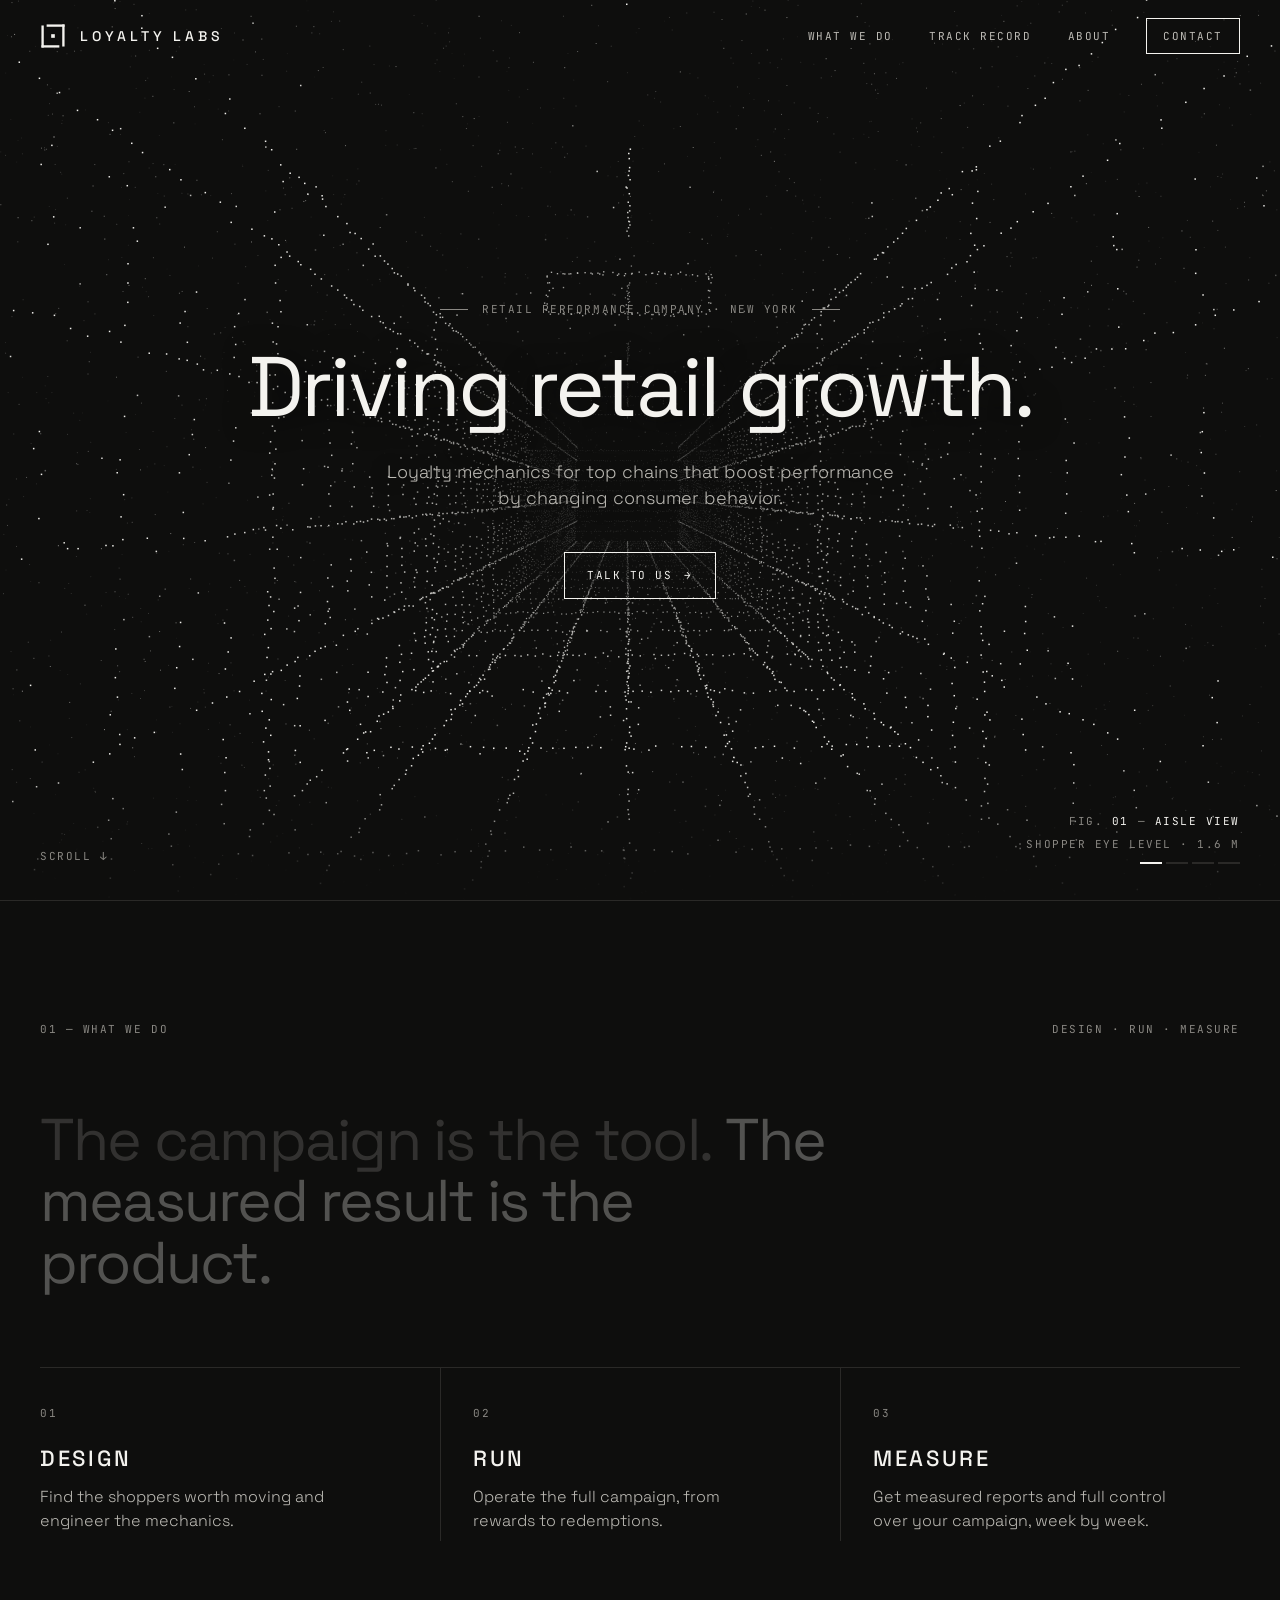
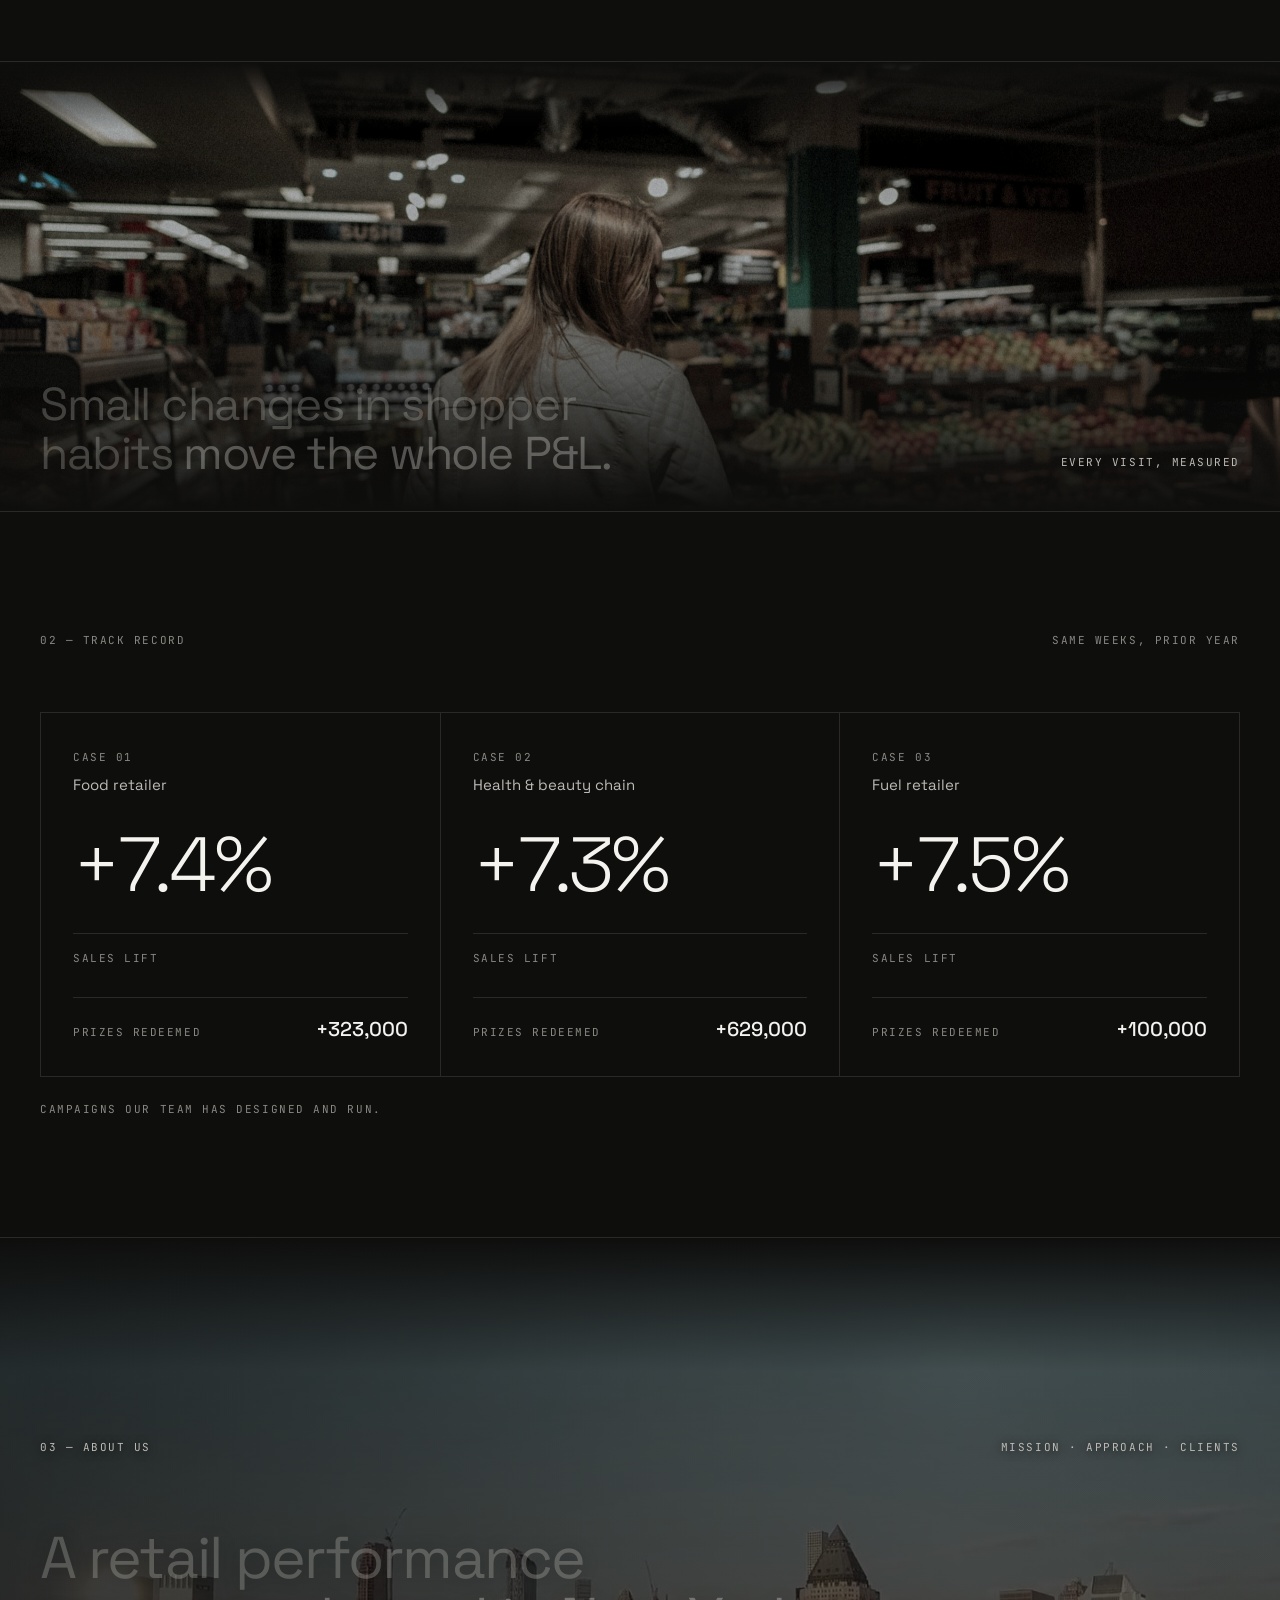
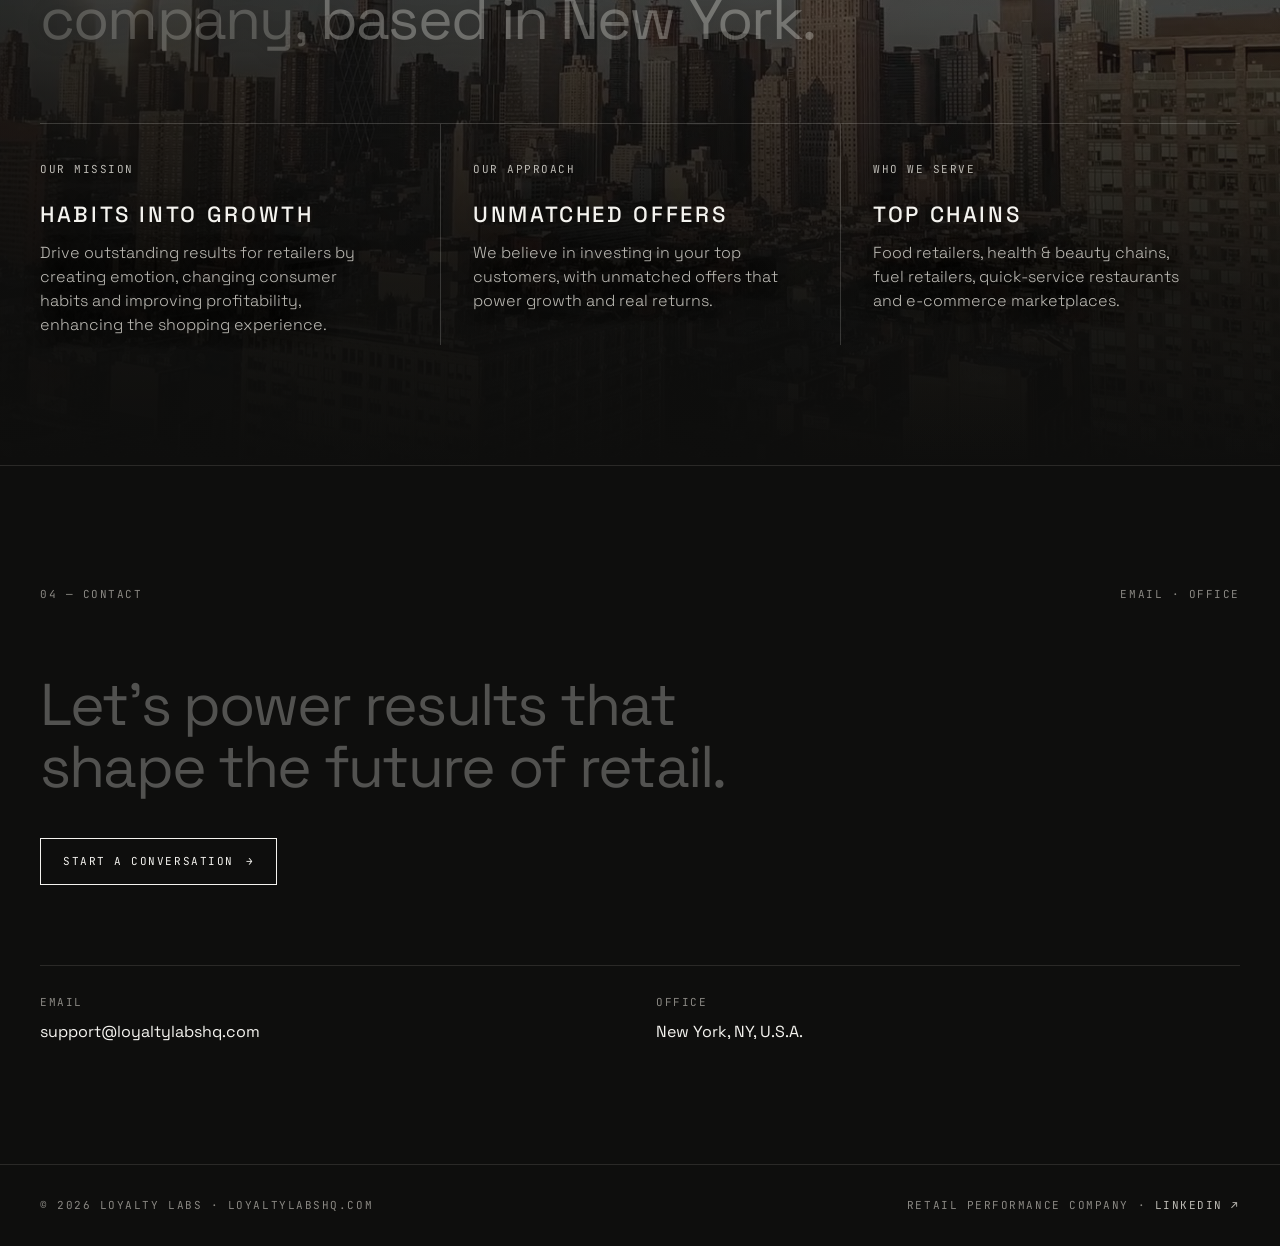
==== commit a808be04: "Mobile menu, lighter phone animation, footer LinkedIn, branded 404 - Phones get a menu button with a" ====
--- a/index.html
+++ b/index.html
@@ -69,6 +69,15 @@
   .nav-links { display: flex; gap: 36px; align-items: center; }
   .nav-links a { color: var(--fg-2); transition: color .2s; }
   .nav-links a:hover { color: var(--fg); }
+  .menu-btn { display: none; width: 40px; height: 36px; background: none; border: 1px solid var(--line); cursor: pointer; position: relative; }
+  .menu-btn i { position: absolute; left: 11px; right: 11px; height: 1.5px; background: var(--fg); transition: transform .25s, top .25s; }
+  .menu-btn i:first-child { top: 13px; } .menu-btn i:last-child { top: 21px; }
+  header.open .menu-btn i:first-child { top: 17px; transform: rotate(45deg); }
+  header.open .menu-btn i:last-child { top: 17px; transform: rotate(-45deg); }
+  header.open { background: var(--bg); border-color: var(--line); }
+  .mobile-menu { border-top: 1px solid var(--line); padding: 8px 20px 28px; }
+  .mobile-menu a { display: block; padding: 16px 0; border-bottom: 1px solid var(--line); font-size: 24px; letter-spacing: -.02em; }
+  .mobile-menu a:last-child { border-bottom: 0; }
   .btn { display: inline-flex; align-items: center; gap: 12px; border: 1px solid var(--fg); padding: 14px 22px; transition: background .2s, color .2s; }
   .btn:hover { background: var(--fg); color: var(--bg); }
   .btn.small { padding: 9px 16px; }
@@ -152,6 +161,7 @@
   .contact-grid a:hover { color: var(--fg-2); }
 
   footer { border-top: 1px solid var(--line); padding: 32px 0; color: var(--muted); }
+  footer a { color: var(--fg-2); transition: color .2s; } footer a:hover { color: var(--fg); }
   footer .wrap { display: flex; justify-content: space-between; gap: 20px; flex-wrap: wrap; }
 
   /* Word-by-word text animation: hero headline rises in on load; section statements light up as you scroll */
@@ -169,6 +179,8 @@
   @media (max-width: 900px) {
     .wrap { padding: 0 20px; }
     .nav-links a:not(.btn) { display: none; }
+    .nav-links { gap: 10px; }
+    .menu-btn { display: block; }
     .hero::after { background: radial-gradient(ellipse 80% 40% at 50% 50%, rgba(14,14,13,.75) 0%, rgba(14,14,13,0) 100%), linear-gradient(0deg, var(--bg) 0%, rgba(14,14,13,0) 16%); }
     .hero .kicker::before, .hero .kicker::after { display: none; }
     .readout { right: 20px; bottom: 24px; }
@@ -196,8 +208,15 @@
       <a href="#results">Track record</a>
       <a href="#about">About</a>
       <a href="#contact" class="btn small">Contact</a>
+      <button class="menu-btn" id="menuBtn" aria-label="Open menu" aria-expanded="false" aria-controls="mobileMenu"><i></i><i></i></button>
     </div>
   </nav>
+  <div class="mobile-menu" id="mobileMenu" hidden>
+    <a href="#what">What we do</a>
+    <a href="#results">Track record</a>
+    <a href="#about">About</a>
+    <a href="#contact">Contact</a>
+  </div>
 </header>
 
 <main>
@@ -237,7 +256,7 @@
     <div class="cap">
       <div class="wrap">
         <h2 class="scrub">Small changes in shopper habits <span class="hl">move the whole P&amp;L.</span></h2>
-        <div class="mono reveal">In store · Week over week</div>
+        <div class="mono reveal">Every visit, measured</div>
       </div>
     </div>
   </div>
@@ -299,7 +318,7 @@
 </main>
 
 <footer>
-  <div class="wrap mono"><span>© 2026 Loyalty Labs · loyaltylabshq.com</span><span>Retail performance company</span></div>
+  <div class="wrap mono"><span>© 2026 Loyalty Labs · loyaltylabshq.com</span><span>Retail performance company · <a href="https://www.linkedin.com/company/loyalty-labs-hq/" target="_blank" rel="noopener">LinkedIn ↗</a></span></div>
 </footer>
 
 <script>
@@ -308,7 +327,8 @@
   const canvas = document.getElementById('field');
   const ctx = canvas.getContext('2d');
   const reduce = matchMedia('(prefers-reduced-motion: reduce)').matches;
-  const GX = 140, GZ = 84, N = GX * GZ;
+  const small = innerWidth < 900;
+  const GX = small ? 100 : 140, GZ = small ? 60 : 84, N = GX * GZ;
   const rand = (() => { let s = 7; return () => (s = (s * 16807) % 2147483647) / 2147483647; })();
 
   // Distribute n points along 3D segments, proportional to length
@@ -453,7 +473,7 @@
     { name: 'Aisle view',     meta: 'Shopper eye level · 1.6 m',    get: still(aisleShape()),    cam: { yaw: 0,     pitch: 0.04, dist: 0.2, yawAmp: 0.07 } },
     { name: 'Store layout',   meta: '6 aisles · 5 lanes · 1 floor', get: still(storeShape()),    cam: { yaw: -0.35, pitch: 0.5, dist: 2.7, yawAmp: 0.45 } },
     { name: 'Basket',         meta: 'Every redemption, counted',    get: still(cartShape()),     cam: { yaw: -0.35, pitch: 0.2, dist: 2.5, yawAmp: 0.6 } },
-    { name: 'Shopper signal', meta: '11,760 data points',            get: updateWave,             cam: { yaw: -0.2, pitch: 0.82, dist: 2.3, yawAmp: 0.12 } },
+    { name: 'Shopper signal', meta: `${N.toLocaleString('en-US')} data points`,            get: updateWave,             cam: { yaw: -0.2, pitch: 0.82, dist: 2.3, yawAmp: 0.12 } },
   ];
   const delay = new Float32Array(N).map(() => rand() * 0.45);
   // Diffusion: most dots hold the figure tightly, the rest drift loosely around it and fade into the background
@@ -673,6 +693,17 @@
     update();
   }
 
+  /* ---------- Mobile menu ---------- */
+  const menuBtn = document.getElementById('menuBtn'), menu = document.getElementById('mobileMenu'), header = document.getElementById('hdr');
+  const setMenu = open => {
+    menu.hidden = !open; header.classList.toggle('open', open);
+    menuBtn.setAttribute('aria-expanded', open); menuBtn.setAttribute('aria-label', open ? 'Close menu' : 'Open menu');
+  };
+  menuBtn.addEventListener('click', () => setMenu(menu.hidden));
+  menu.querySelectorAll('a').forEach(a => a.addEventListener('click', () => setMenu(false)));
+  addEventListener('keydown', e => { if (e.key === 'Escape') setMenu(false); });
+  addEventListener('resize', () => { if (innerWidth >= 900) setMenu(false); });
+
   /* ---------- Header + reveals + counters ---------- */
   const hdr = document.getElementById('hdr');
   addEventListener('scroll', () => hdr.classList.toggle('solid', scrollY > 40), { passive: true });
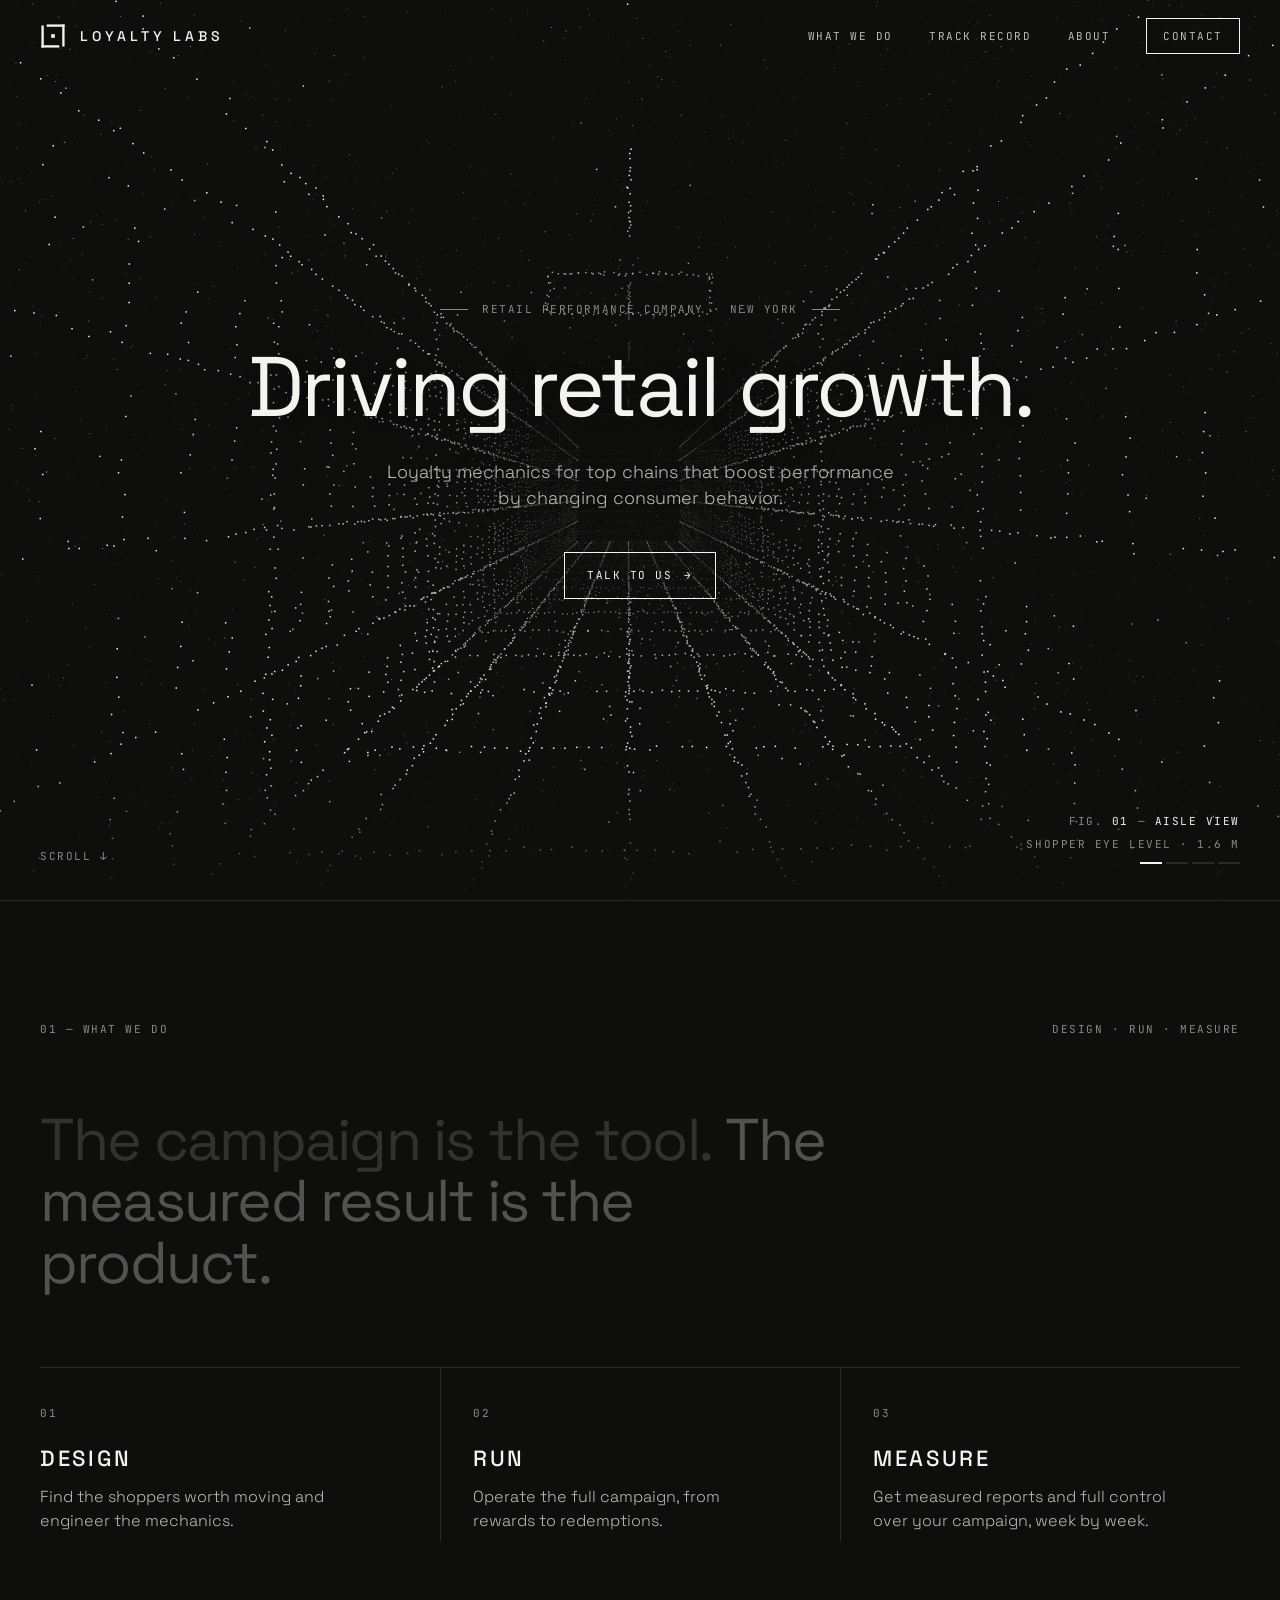
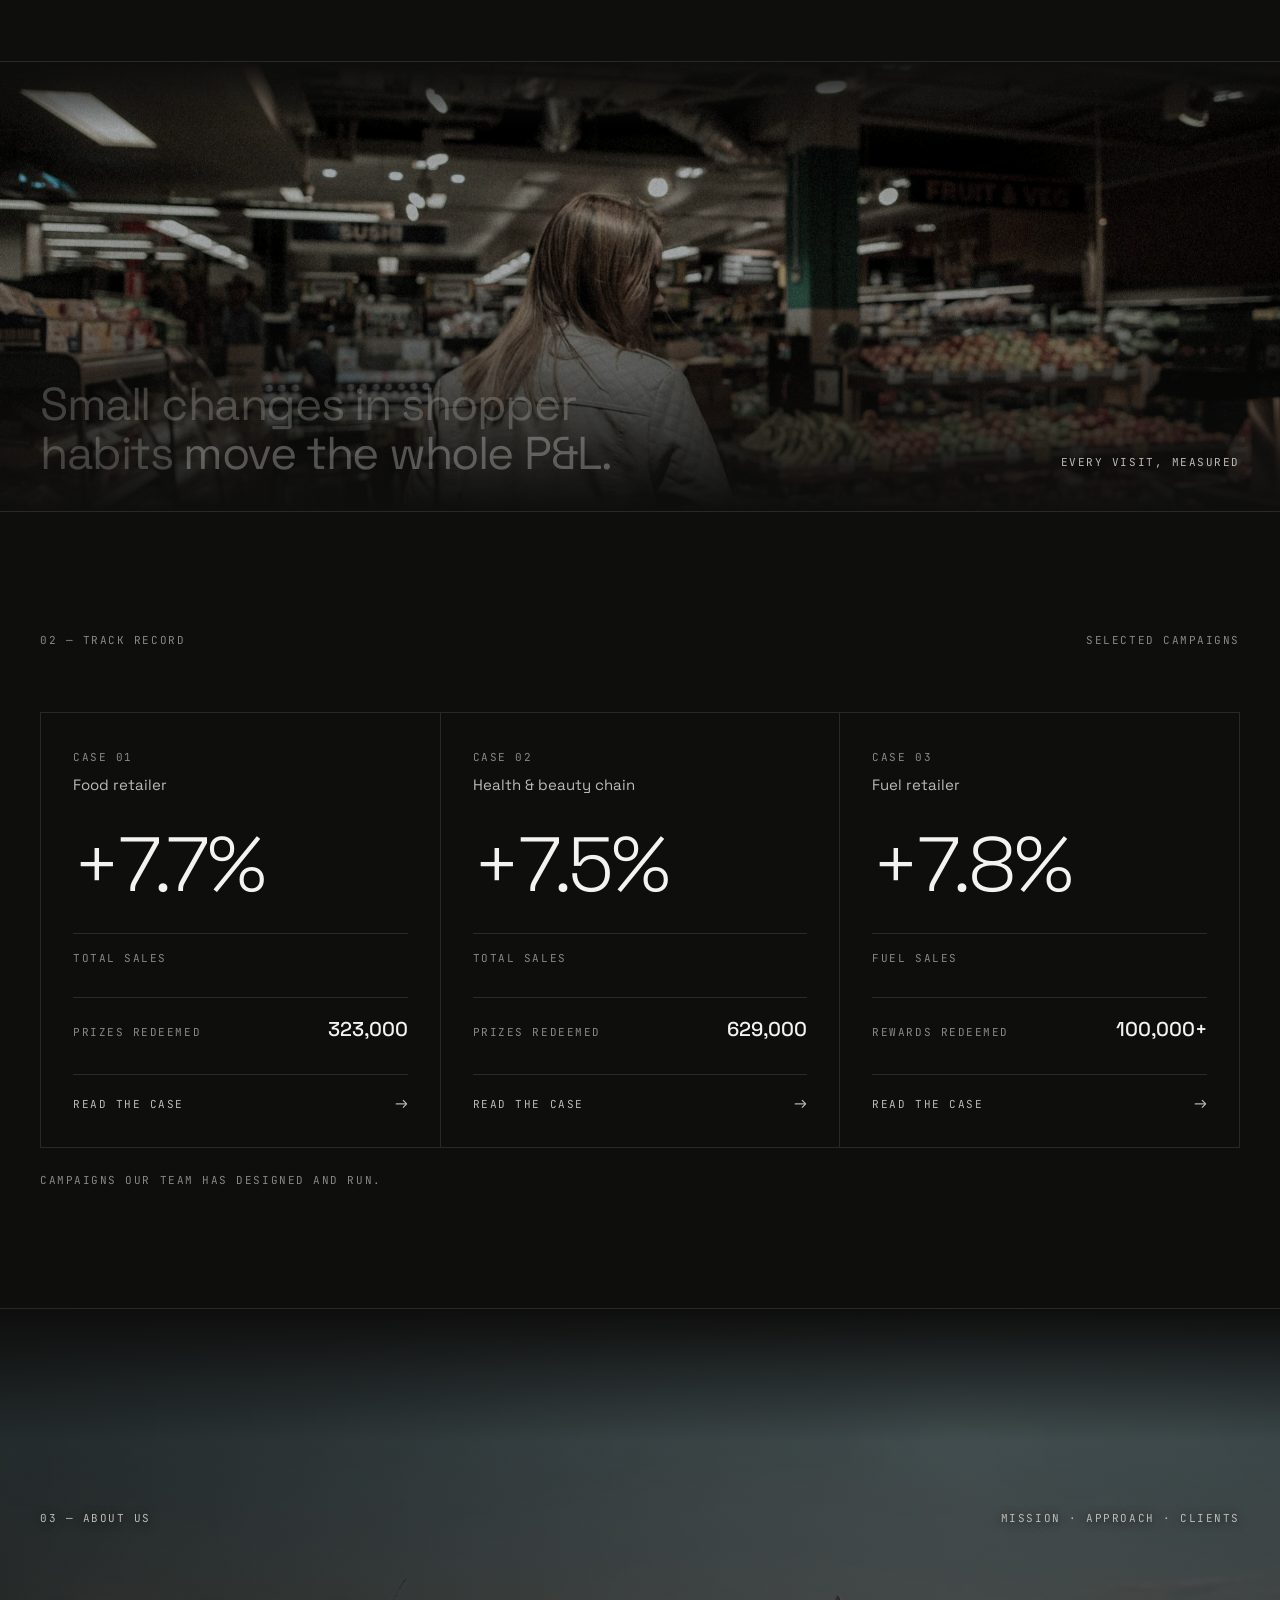
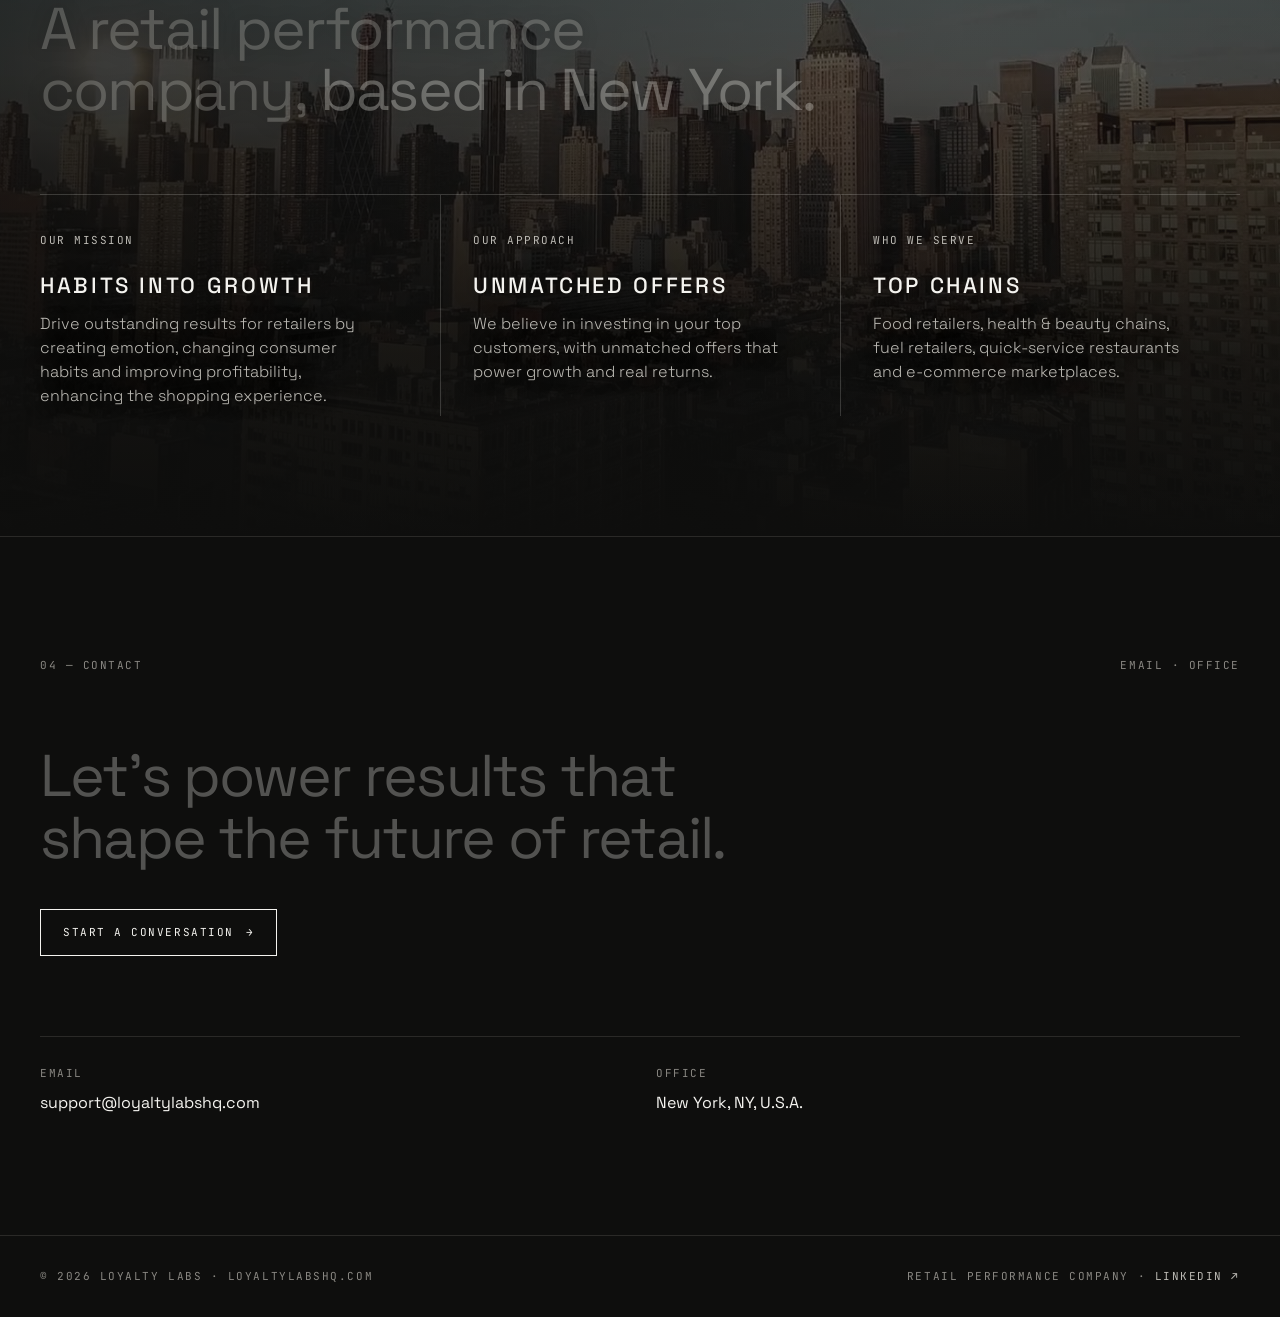
==== commit fbdc1690: "Add case study pages and link them from the track record - Three case pages (food retailer, health &" ====
--- a/index.html
+++ b/index.html
@@ -153,6 +153,12 @@
   .case .row { display: flex; justify-content: space-between; align-items: baseline; border-top: 1px solid var(--line); padding-top: 16px; }
   .case .row b { font-weight: 500; font-size: 20px; }
   .note { color: var(--muted); margin-top: 24px; }
+  a.case { transition: background .25s; }
+  a.case:hover { background: #151514; }
+  .case .row.more { color: var(--fg-2); }
+  .case .row.more .mono { color: var(--fg-2); }
+  .case .row.more .arr { transition: transform .2s; }
+  a.case:hover .row.more .arr { transform: translateX(4px); }
 
   .contact { text-align: left; }
   .contact .statement { max-width: 12em; margin-bottom: 48px; }
@@ -263,26 +269,29 @@
 
   <section id="results">
     <div class="wrap">
-      <div class="sec-label mono reveal"><span>02 — Track record</span><span>Same weeks, prior year</span></div>
+      <div class="sec-label mono reveal"><span>02 — Track record</span><span>Selected campaigns</span></div>
       <div class="cases reveal">
-        <div class="case">
+        <a class="case" href="/cases/food-retailer/">
           <div><div class="mono">Case 01</div><div class="where">Food retailer</div></div>
           <div class="n" data-count="8.1">+8.1%</div>
-          <div class="row"><span class="mono">Sales lift</span></div>
-          <div class="row"><span class="mono">Prizes redeemed</span><b>+323,000</b></div>
-        </div>
-        <div class="case">
+          <div class="row"><span class="mono">Total sales</span></div>
+          <div class="row"><span class="mono">Prizes redeemed</span><b>323,000</b></div>
+          <div class="row more"><span class="mono">Read the case</span><span class="arr">→</span></div>
+        </a>
+        <a class="case" href="/cases/health-beauty/">
           <div><div class="mono">Case 02</div><div class="where">Health &amp; beauty chain</div></div>
           <div class="n" data-count="7.9">+7.9%</div>
-          <div class="row"><span class="mono">Sales lift</span></div>
-          <div class="row"><span class="mono">Prizes redeemed</span><b>+629,000</b></div>
-        </div>
-        <div class="case">
+          <div class="row"><span class="mono">Total sales</span></div>
+          <div class="row"><span class="mono">Prizes redeemed</span><b>629,000</b></div>
+          <div class="row more"><span class="mono">Read the case</span><span class="arr">→</span></div>
+        </a>
+        <a class="case" href="/cases/fuel-retailer/">
           <div><div class="mono">Case 03</div><div class="where">Fuel retailer</div></div>
           <div class="n" data-count="8.2">+8.2%</div>
-          <div class="row"><span class="mono">Sales lift</span></div>
-          <div class="row"><span class="mono">Prizes redeemed</span><b>+100,000</b></div>
-        </div>
+          <div class="row"><span class="mono">Fuel sales</span></div>
+          <div class="row"><span class="mono">Rewards redeemed</span><b>100,000+</b></div>
+          <div class="row more"><span class="mono">Read the case</span><span class="arr">→</span></div>
+        </a>
       </div>
       <p class="mono note reveal">Campaigns our team has designed and run.</p>
     </div>
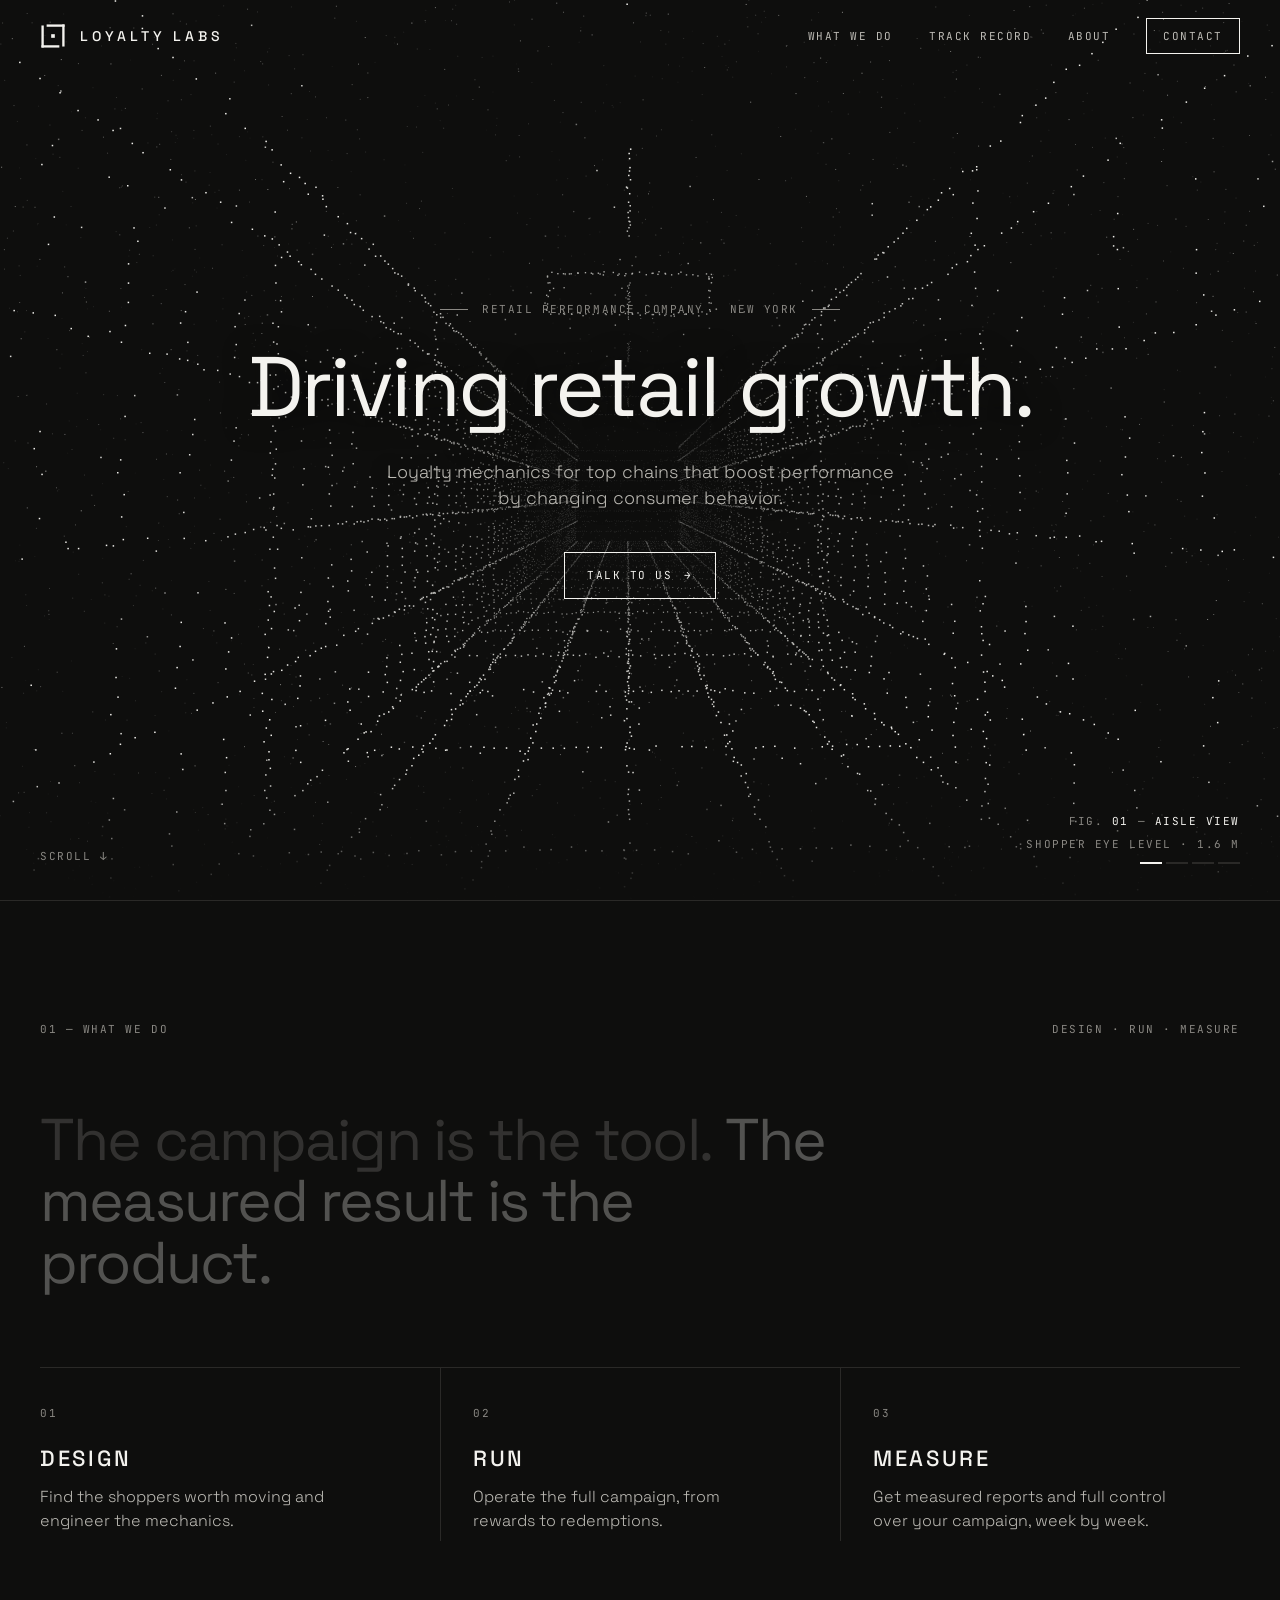
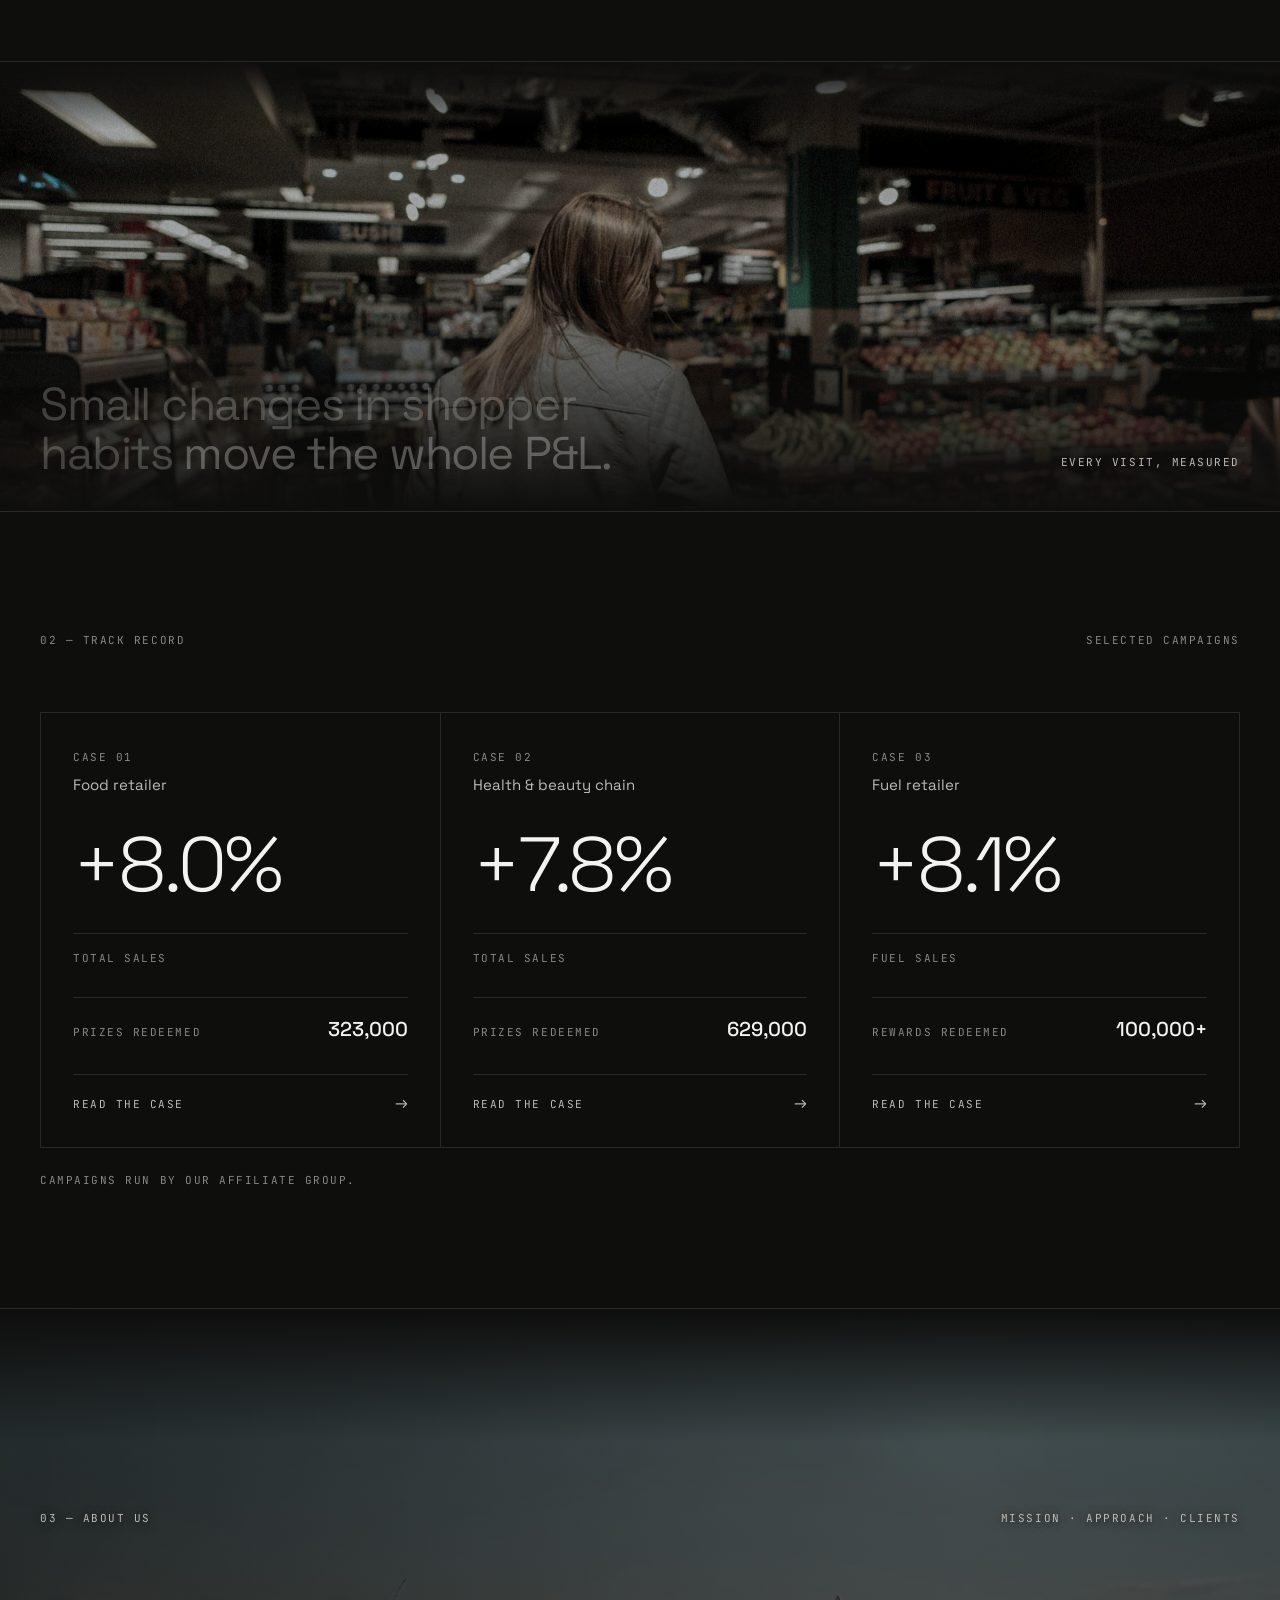
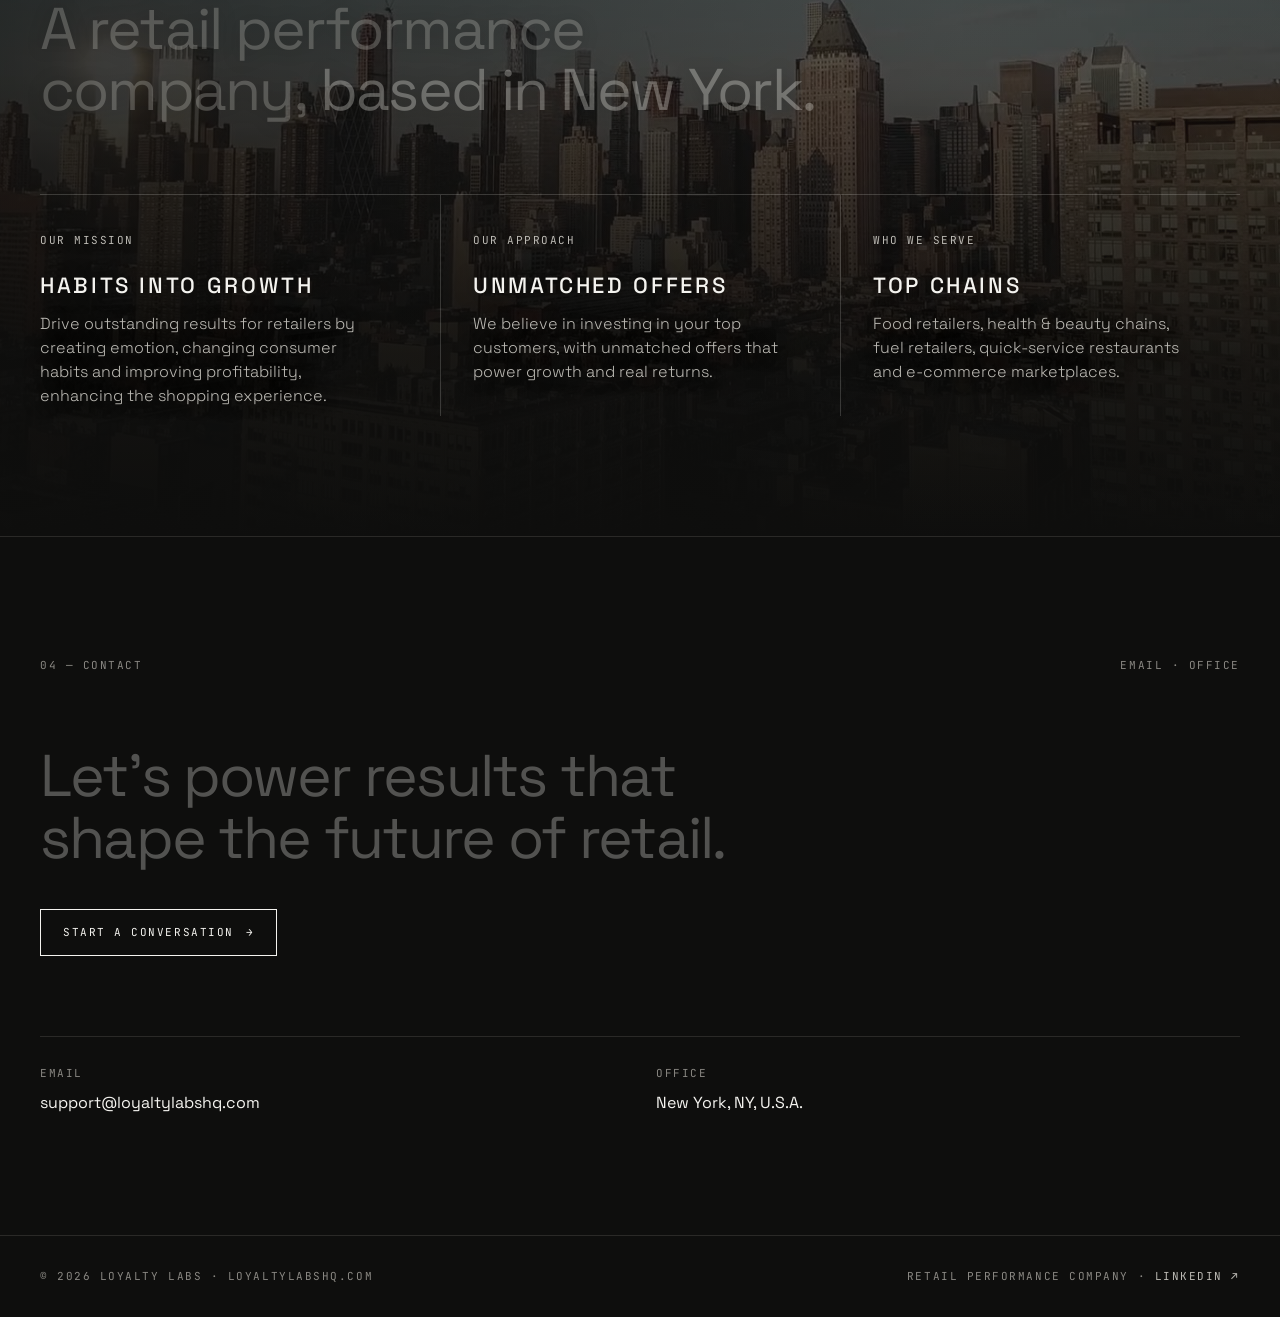
==== commit b19b88e4: "Attribute case results to our affiliate group Co-Authored-By: Claude Opus 5.5 <noreply@anthropic.com" ====
--- a/index.html
+++ b/index.html
@@ -293,7 +293,7 @@
           <div class="row more"><span class="mono">Read the case</span><span class="arr">→</span></div>
         </a>
       </div>
-      <p class="mono note reveal">Campaigns our team has designed and run.</p>
+      <p class="mono note reveal">Campaigns run by our affiliate group.</p>
     </div>
   </section>
 
